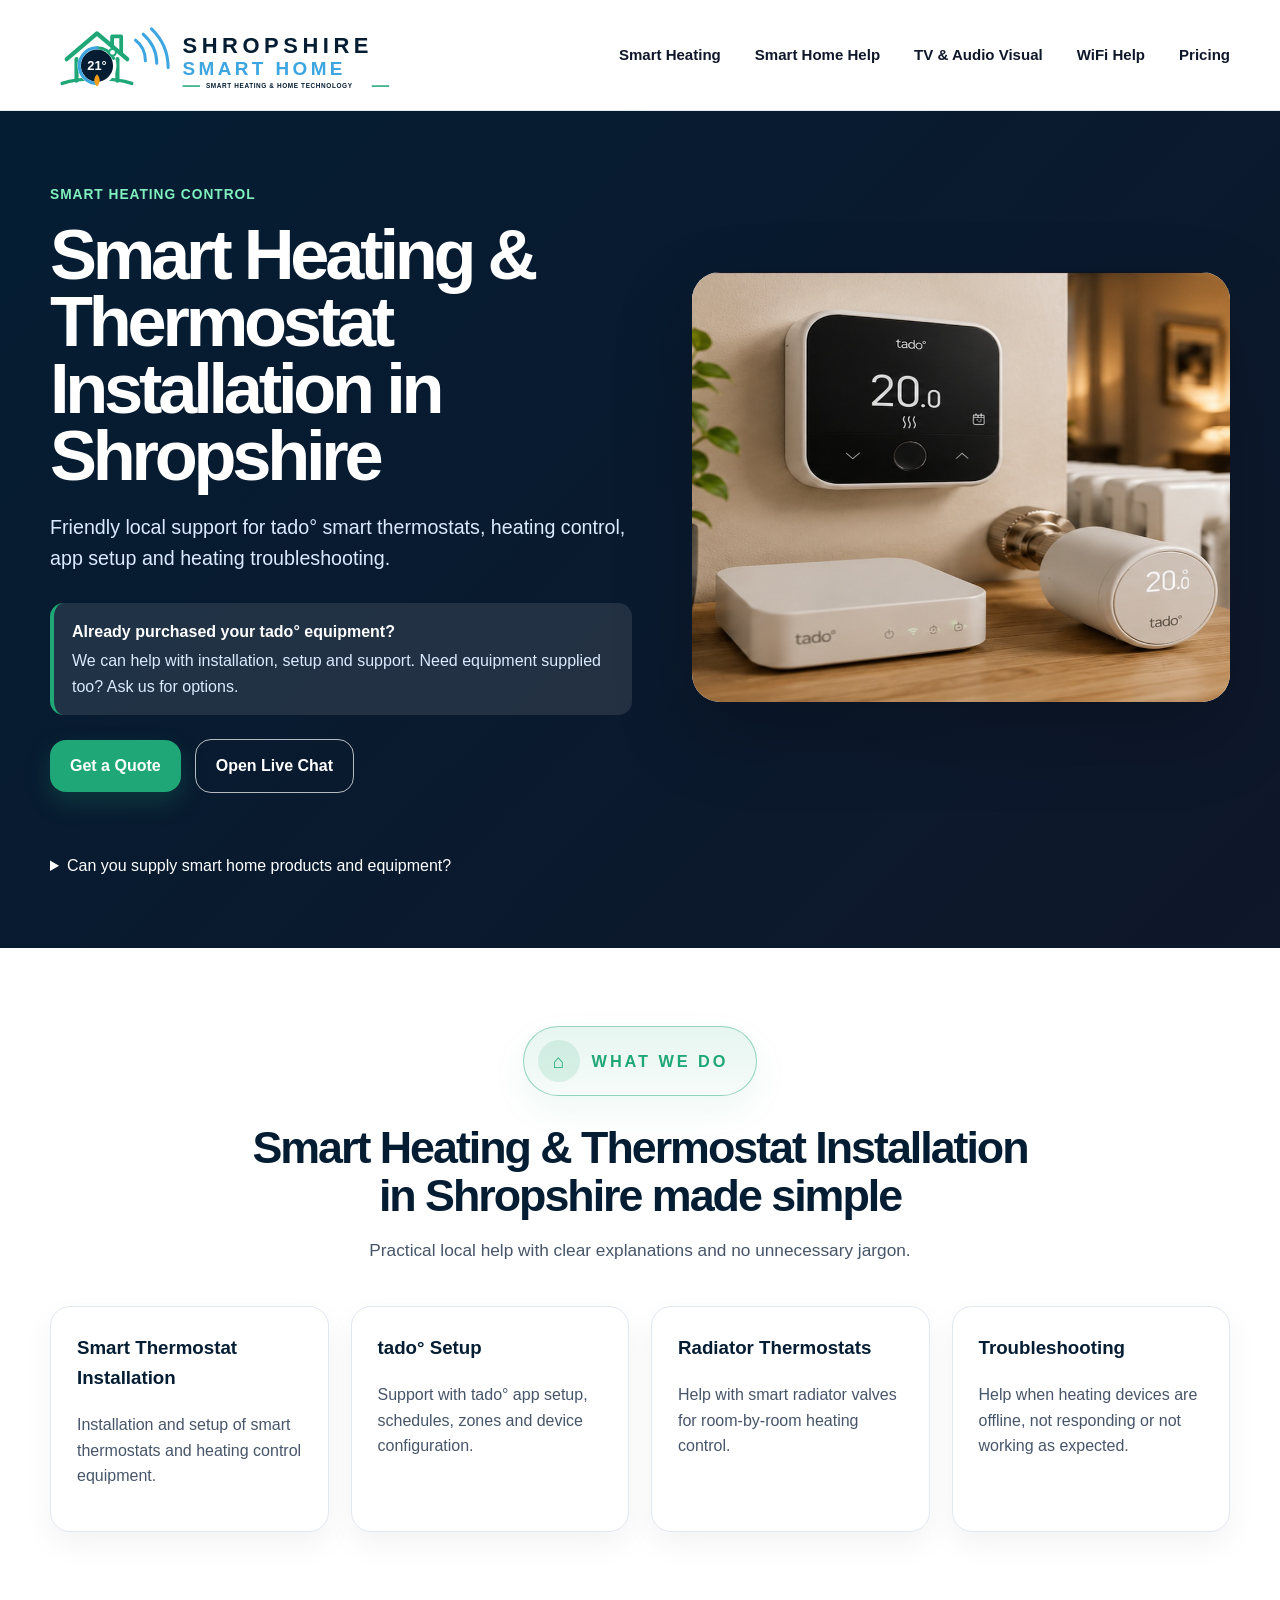
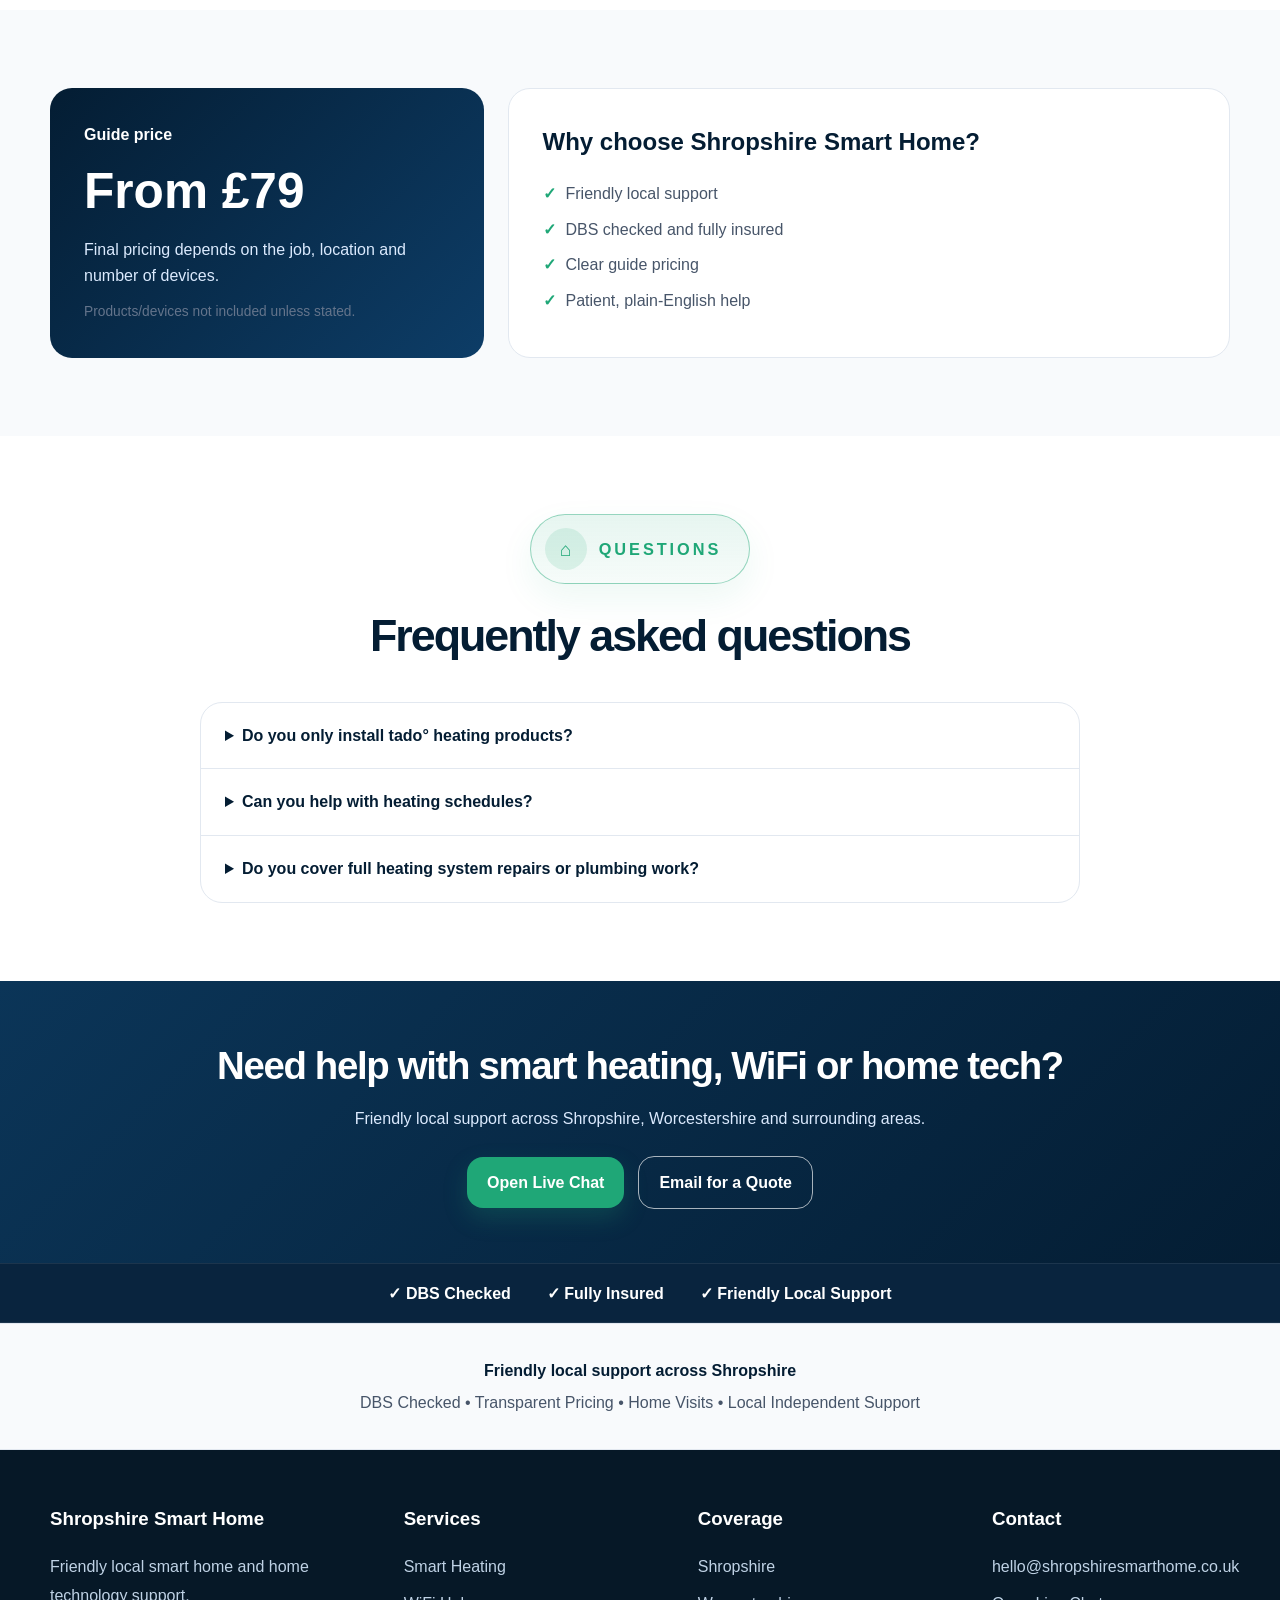
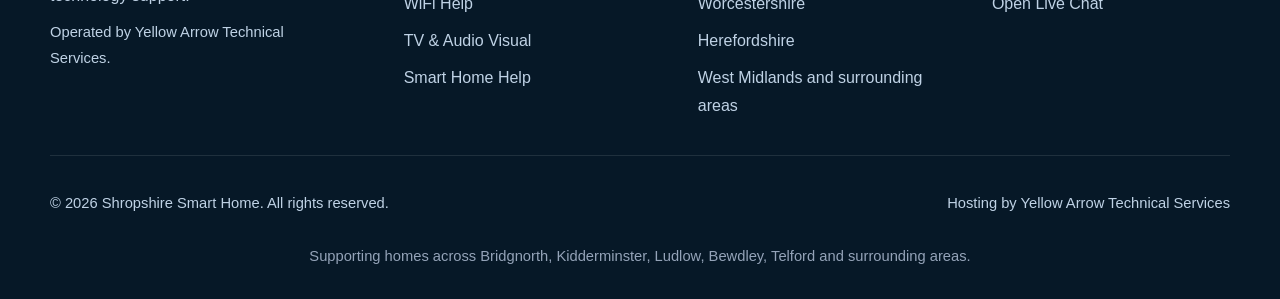
==== smart-heating/index.html @ 40a6ead3 "Publish" ====
<!DOCTYPE html>
<html lang="en-GB">
<head>
  <meta charset="utf-8">
  <meta name="viewport" content="width=device-width, initial-scale=1.0">
  
  <meta name="description" content="Smart heating and tado° thermostat installation across Shropshire and surrounding areas.">
  <meta property="og:title" content="Smart Heating &amp; Thermostat Installation in Shropshire | Shropshire Smart Home">
  <meta property="og:description" content="Smart heating and tado° thermostat installation across Shropshire and surrounding areas.">
  <link rel="icon" href="/favicon.ico">
  <link rel="stylesheet" href="/styles.css">

<title>tado° Smart Heating Installation & Support | Shropshire Smart Home</title>
<meta name="description" content="Local tado° smart heating installation, setup and support across Shropshire.">
<link rel="canonical" href="https://shropshiresmarthome.co.uk/smart-heating/">
<meta property="og:title" content="tado° Smart Heating Installation & Support | Shropshire Smart Home">
<meta property="og:description" content="Local tado° smart heating installation, setup and support across Shropshire.">
<meta property="og:type" content="website">
<meta property="og:url" content="https://shropshiresmarthome.co.uk/smart-heating/">
<meta name="robots" content="index, follow">
<script type="application/ld+json">
{"@context": "https://schema.org", "@type": "LocalBusiness", "name": "Shropshire Smart Home", "url": "https://shropshiresmarthome.co.uk", "areaServed": ["Shropshire", "Bridgnorth", "Kidderminster", "Ludlow", "Bewdley", "Telford", "Shrewsbury"]}
</script>

</head>
<body>
<header class="site-header">
  <div class="container header-inner">
    <a class="brand brand-image" href="/" aria-label="Shropshire Smart Home home">
      <img src="/assets/shropshire-smart-home-header-logo.svg" alt="Shropshire Smart Home" loading="lazy">
    </a>
    <button class="mobile-menu-button" aria-expanded="false" aria-label="Open menu">☰</button>
    <nav class="main-nav">
      <a href="/smart-heating/">Smart Heating</a>
      <a href="/smart-home-help/">Smart Home Help</a>
      <a href="/tv-audio-visual/">TV &amp; Audio Visual</a>
      <a href="/wifi-help/">WiFi Help</a>
      <a href="/#pricing">Pricing</a>
    </nav>
  </div>
</header>
<main>

<section class="service-hero">
  <div class="container service-hero-grid">
    <div>
      <p class="eyebrow light">Smart heating control</p>
      <h1>Smart Heating &amp; Thermostat Installation in Shropshire</h1>
      <p class="hero-lead">Friendly local support for tado° smart thermostats, heating control, app setup and heating troubleshooting.</p>
      
<div class="service-note">
  <strong>Already purchased your tado° equipment?</strong>
  <span>We can help with installation, setup and support. Need equipment supplied too? Ask us for options.</span>
</div>

      <div class="hero-actions">
        <a class="button button-primary" href="mailto:hello@shropshiresmarthome.co.uk?subject=Smart Heating &amp; Thermostat Installation in Shropshire%20Enquiry">Get a Quote</a>
        <a class="button button-secondary dark" href="javascript:void(0)" onclick="if(window.Tawk_API){Tawk_API.maximize();}">Open Live Chat</a>
      </div>
    </div>
    <div class="service-photo">
      <img src="/assets/service-smart-heating-final-wide.jpg" alt="tado smart thermostat installation in Shropshire" loading="lazy">
    </div>
  
      <details>
        <summary>Can you supply smart home products and equipment?</summary>
        <p>Yes. We can supply selected smart home products and equipment if required. Products are quoted separately based on your requirements and are not included in standard installation or support pricing unless stated.</p>
      </details>
    </div>
</section>
<section class="section">
  <div class="container">
    <div class="section-heading">
      <span>What we do</span>
      <h2>Smart Heating &amp; Thermostat Installation in Shropshire made simple</h2>
      <p>Practical local help with clear explanations and no unnecessary jargon.</p>
    </div>
    <div class="detail-grid"><article class="detail-card"><h3>Smart Thermostat Installation</h3><p>Installation and setup of smart thermostats and heating control equipment.</p></article>
<article class="detail-card"><h3>tado° Setup</h3><p>Support with tado° app setup, schedules, zones and device configuration.</p></article>
<article class="detail-card"><h3>Radiator Thermostats</h3><p>Help with smart radiator valves for room-by-room heating control.</p></article>
<article class="detail-card"><h3>Troubleshooting</h3><p>Help when heating devices are offline, not responding or not working as expected.</p></article></div>
  </div>
</section>

<section class="section service-pricing">
  <div class="container price-detail-grid">
    <div class="service-price-box">
      <span>Guide price</span>
      <strong>From £79</strong>
      <p>Final pricing depends on the job, location and number of devices.</p>
        <small class="price-note">Products/devices not included unless stated.</small>
    </div>
    <div class="included-box">
      <h2>Why choose Shropshire Smart Home?</h2>
      <ul class="tick-list">
        <li>Friendly local support</li>
        <li>DBS checked and fully insured</li>
        <li>Clear guide pricing</li>
        <li>Patient, plain-English help</li>
      </ul>
    </div>
  </div>
</section>

<section class="section faq-section">
  <div class="container narrow">
    <div class="section-heading">
      <span>Questions</span>
      <h2>Frequently asked questions</h2>
    </div>
    <div class="faq-list"><details><summary>Do you only install tado° heating products?</summary><p>No. Whilst we recommend and regularly work with tado° smart heating systems, we can also help with other popular heating controls including Hive, Google Nest and similar smart thermostat systems.</p></details>
<details><summary>Can you help with heating schedules?</summary><p>Yes. We can help set up sensible heating schedules and app controls.</p></details>
<details><summary>Do you cover full heating system repairs or plumbing work?</summary><p>No. We do not carry out general plumbing work or full heating system repairs. Our focus is smart heating controls, thermostat setup, smart radiator valves and related smart home support.</p></details></div>
  </div>
</section>

</main>
<section class="pre-footer-cta">
  <div class="container pre-footer-inner">
    <h2>Need help with smart heating, WiFi or home tech?</h2>
    <p>Friendly local support across Shropshire, Worcestershire and surrounding areas.</p>
    <div class="cta-actions">
      <a class="button button-primary" href="javascript:void(0)" onclick="if(window.Tawk_API){Tawk_API.maximize();}">Open Live Chat</a>
      <a class="button button-secondary light" href="mailto:hello@shropshiresmarthome.co.uk?subject=Website%20Enquiry">Email for a Quote</a>
    </div>
  </div>
</section>

<section class="trust-strip" aria-label="Trust and reassurance">
  <div class="container trust-strip-inner">
    <span>✓ DBS Checked</span>
    <span>✓ Fully Insured</span>
    <span>✓ Friendly Local Support</span>
  </div>
</section>


<section class="footer-trust-banner">
  <div class="container narrow center">
    <p><strong>Friendly local support across Shropshire</strong></p>
    <p>DBS Checked • Transparent Pricing • Home Visits • Local Independent Support</p>
  </div>
</section>

<footer class="site-footer" id="contact">
  <div class="container footer-grid">
    <div>
      <h3>Shropshire Smart Home</h3>
      <p>Friendly local smart home and home technology support.</p>
      <p class="footer-small">Operated by Yellow Arrow Technical Services.</p>
    </div>
    <div>
      <h3>Services</h3>
      <p><a href="/smart-heating/">Smart Heating</a></p>
      <p><a href="/wifi-help/">WiFi Help</a></p>
      <p><a href="/tv-audio-visual/">TV &amp; Audio Visual</a></p>
      <p><a href="/smart-home-help/">Smart Home Help</a></p>
    </div>
    <div>
      <h3>Coverage</h3>
      <p>Shropshire</p>
      <p>Worcestershire</p>
      <p>Herefordshire</p>
      <p>West Midlands and surrounding areas</p>
    </div>
    <div>
      <h3>Contact</h3>
      <p><a href="mailto:hello@shropshiresmarthome.co.uk">hello@shropshiresmarthome.co.uk</a></p>
      <p><a href="javascript:void(0)" onclick="if(window.Tawk_API){Tawk_API.maximize();}">Open Live Chat</a></p>
    </div>
  </div>
  <div class="container footer-bottom">
    <p>© 2026 Shropshire Smart Home. All rights reserved.</p>
    <p>Hosting by <a href="https://yellowarrow.co.uk">Yellow Arrow Technical Services</a></p>
  </div>
<p class="service-areas">Supporting homes across Bridgnorth, Kidderminster, Ludlow, Bewdley, Telford and surrounding areas.</p>
</footer>
<!--Start of Tawk.to Script-->
<script type="text/javascript">
var Tawk_API=Tawk_API||{}, Tawk_LoadStart=new Date();
(function(){
var s1=document.createElement("script"),s0=document.getElementsByTagName("script")[0];
s1.async=true;
s1.src='https://embed.tawk.to/69ff1a2b364aeb1c298f36e7/1jo67sf1c';
s1.charset='UTF-8';
s1.setAttribute('crossorigin','*');
s0.parentNode.insertBefore(s1,s0);
})();
</script>
<!--End of Tawk.to Script-->
<script src="/script.js"></script>
</body>
</html>
---- styles.css ----
:root {
  --navy: #041d33;
  --slate: #0f172a;
  --muted: #64748b;
  --light: #f8fafc;
  --line: #e2e8f0;
  --green: #1fa777;
  --green-dark: #17865f;
  --blue: #3da5e0;
  --white: #ffffff;
  --orange: #f59d1a;
}
* { box-sizing: border-box; }
html { scroll-behavior: smooth; }
body {
  margin: 0;
  font-family: Arial, Helvetica, sans-serif;
  color: var(--slate);
  background: #fff;
  line-height: 1.6;
}
a { color: inherit; text-decoration: none; }
img { max-width: 100%; }
.container {
  width: min(1180px, calc(100% - 40px));
  margin: 0 auto;
}
.narrow { max-width: 880px; }
.center { text-align: center; }

.site-header {
  position: sticky;
  top: 0;
  z-index: 50;
  background: rgba(255,255,255,.96);
  border-bottom: 1px solid var(--line);
  backdrop-filter: blur(10px);
}
.header-inner {
  min-height: 82px;
  display: flex;
  align-items: center;
  justify-content: space-between;
  gap: 22px;
}
.brand-image img {
  max-height: 72px;
  width: auto;
  display: block;
}
.main-nav {
  display: flex;
  align-items: center;
  gap: 22px;
  font-size: .94rem;
  font-weight: 800;
}
.main-nav a:hover,
.main-nav a.active { color: var(--green); }
.nav-button,
.button-primary {
  background: var(--green);
  color: #fff !important;
  padding: 12px 18px;
  border-radius: 16px;
  box-shadow: 0 10px 24px rgba(31,167,119,.22);
}
.nav-button:hover,
.button-primary:hover { background: var(--green-dark); }
.mobile-menu-button {
  display: none;
  border: 0;
  background: var(--light);
  border-radius: 12px;
  font-size: 1.5rem;
  padding: 8px 12px;
}
.button {
  display: inline-flex;
  align-items: center;
  justify-content: center;
  border-radius: 16px;
  padding: 13px 20px;
  font-weight: 900;
}
.button-secondary {
  border: 1px solid #9fb1c6;
  background: #fff;
  color: var(--navy);
}
.button-secondary.dark {
  background: transparent;
  color: #fff;
  border-color: rgba(255,255,255,.7);
}
.button-secondary.light {
  background: transparent;
  color: #fff;
  border-color: rgba(255,255,255,.65);
}
.hero,
.service-hero {
  background: linear-gradient(135deg, var(--navy), #0f172a);
  color: #fff;
  overflow: hidden;
}
.hero-grid,
.service-hero-grid {
  min-height: 620px;
  display: grid;
  grid-template-columns: 1.04fr .96fr;
  gap: 60px;
  align-items: center;
  padding: 70px 0;
}
.eyebrow,
.section-kicker {
  display: inline-flex;
  align-items: center;
  gap: 8px;
  color: var(--green);
  font-weight: 900;
  letter-spacing: .07em;
  text-transform: uppercase;
  font-size: .86rem;
  margin: 0 0 16px;
}
.eyebrow.light { color: #80f0bf; }
.hero h1,
.service-hero h1 {
  font-size: clamp(2.9rem, 5.5vw, 5.4rem);
  line-height: .95;
  letter-spacing: -.06em;
  margin: 0 0 22px;
}
.hero-lead {
  font-size: 1.23rem;
  max-width: 640px;
  color: #dbeafe;
  margin-bottom: 28px;
}
.hero-actions,
.cta-actions {
  display: flex;
  gap: 14px;
  flex-wrap: wrap;
  align-items: center;
}
.hero-small {
  margin-top: 26px;
  color: #bdd5ee;
  font-weight: 700;
}
.hero-panel {
  background: rgba(255,255,255,.08);
  border: 1px solid rgba(255,255,255,.12);
  border-radius: 28px;
  padding: 34px;
  box-shadow: 0 30px 80px rgba(0,0,0,.22);
}
.hero-panel h2 {
  margin-top: 0;
  font-size: 1.7rem;
}
.hero-panel ul {
  padding: 0;
  margin: 0;
  list-style: none;
}
.hero-panel li {
  padding: 14px 0;
  border-bottom: 1px solid rgba(255,255,255,.12);
  color: #e5eef8;
  font-weight: 700;
}
.hero-panel li:last-child { border-bottom: 0; }
.hero-panel span { color: #80f0bf; margin-right: 10px; }

.section { padding: 78px 0; }
.section-heading {
  text-align: center;
  max-width: 780px;
  margin: 0 auto 42px;
}
.section-heading span {
  color: var(--green);
  font-weight: 900;
  text-transform: uppercase;
  letter-spacing: .07em;
  font-size: .85rem;
}
.section-heading h2,
.intro-section h2,
.local-seo h2 {
  color: var(--navy);
  font-size: clamp(2rem, 3.5vw, 3.4rem);
  line-height: 1.06;
  margin: 12px 0 14px;
  letter-spacing: -.045em;
}
.section-heading p,
.intro-section p,
.local-seo p {
  color: #475569;
  font-size: 1.08rem;
}
.intro-section { background: #fff; }
.services-overview { background: var(--light); }
.service-card-grid {
  display: grid;
  grid-template-columns: repeat(4, 1fr);
  gap: 22px;
}
.service-card {
  background: #fff;
  border: 1px solid var(--line);
  border-radius: 22px;
  overflow: hidden;
  box-shadow: 0 14px 34px rgba(15,23,42,.07);
}
.service-card img {
  height: 185px;
  width: 100%;
  object-fit: cover;
  display: block;
}
.service-card-content { padding: 22px; }
.service-card h3 {
  margin: 0 0 10px;
  color: var(--navy);
}
.service-card p { color: #475569; }
.text-link {
  color: var(--green);
  font-weight: 900;
}
.text-link::after { content: " →"; }

.trust-section {
  background: #fff;
}
.trust-cards {
  display: grid;
  grid-template-columns: repeat(3, 1fr);
  gap: 22px;
}
.trust-cards article {
  border: 1px solid #cceadd;
  background: linear-gradient(180deg, #f8fffc, #fff);
  border-radius: 20px;
  padding: 26px;
  text-align: center;
}
.trust-cards strong {
  color: var(--navy);
  font-size: 1.2rem;
}
.trust-cards p { color: #475569; }

.pricing-overview {
  background: var(--light);
}
.price-grid {
  display: grid;
  grid-template-columns: repeat(3, 1fr);
  gap: 22px;
}
.price-grid article {
  background: #fff;
  border: 1px solid var(--line);
  border-radius: 22px;
  padding: 30px;
  box-shadow: 0 14px 34px rgba(15,23,42,.06);
}
.price-grid h3 { color: var(--navy); margin-top: 0; }
.price-grid strong {
  display: block;
  color: var(--green);
  font-size: 2.2rem;
  margin: 12px 0;
}
.price-grid p { color: #475569; }
.local-seo { background: #fff; }

.service-photo {
  border-radius: 28px;
  overflow: hidden;
  background: #fff;
  box-shadow: 0 30px 80px rgba(0,0,0,.22);
}
.service-photo img {
  height: 430px;
  width: 100%;
  object-fit: cover;
  display: block;
}
.boundary-section { background: var(--light); }
.boundary-grid {
  display: grid;
  grid-template-columns: 1fr 1fr;
  gap: 24px;
}
.boundary-card {
  border-radius: 22px;
  padding: 28px;
  background: #fff;
  border: 1px solid var(--line);
  box-shadow: 0 12px 30px rgba(15,23,42,.05);
}
.boundary-card h2 {
  color: var(--navy);
  margin-top: 0;
}
.boundary-card ul { margin-bottom: 0; }
.boundary-card li { margin: 9px 0; color: #475569; }
.boundary-card.owns { border-color: #bdebd8; }
.boundary-card.not-owns { border-color: #d7e1ea; }

.detail-grid {
  display: grid;
  grid-template-columns: repeat(4, 1fr);
  gap: 22px;
}
.detail-card {
  background: #fff;
  border: 1px solid var(--line);
  border-radius: 20px;
  padding: 26px;
  box-shadow: 0 12px 30px rgba(15,23,42,.05);
}
.detail-card h3 {
  color: var(--navy);
  margin-top: 0;
}
.detail-card p { color: #475569; }

.service-pricing { background: var(--light); }
.price-detail-grid {
  display: grid;
  grid-template-columns: .75fr 1.25fr;
  gap: 24px;
  align-items: stretch;
}
.service-price-box {
  background: linear-gradient(135deg, var(--navy), #0d3d67);
  color: #fff;
  border-radius: 22px;
  padding: 34px;
}
.service-price-box span { font-weight: 900; }
.service-price-box strong {
  display: block;
  font-size: 3.1rem;
  line-height: 1;
  margin: 20px 0;
}
.service-price-box p { color: #dbeafe; margin-bottom: 0; }
.included-box {
  background: #fff;
  border: 1px solid var(--line);
  border-radius: 22px;
  padding: 34px;
}
.included-box h2 { color: var(--navy); margin-top: 0; }
.tick-list {
  list-style: none;
  padding: 0;
  margin: 0;
}
.tick-list li { margin: 10px 0; color: #475569; }
.tick-list li::before {
  content: "✓";
  color: var(--green);
  font-weight: 900;
  margin-right: 10px;
}
.faq-section { background: #fff; }
.faq-list {
  border: 1px solid var(--line);
  border-radius: 22px;
  background: #fff;
  overflow: hidden;
}
.faq-list details {
  padding: 20px 24px;
  border-bottom: 1px solid var(--line);
}
.faq-list details:last-child { border-bottom: 0; }
.faq-list summary {
  cursor: pointer;
  font-weight: 900;
  color: var(--navy);
}
.faq-list p { color: #475569; }

.pre-footer-cta {
  background: linear-gradient(135deg, #0b3558, var(--navy));
  color: #fff;
  padding: 54px 0;
  text-align: center;
}
.pre-footer-inner h2 {
  margin: 0 0 10px;
  font-size: clamp(1.8rem, 3vw, 2.7rem);
  letter-spacing: -.035em;
}
.pre-footer-inner p {
  color: #dbeafe;
  margin: 0 auto 24px;
}
.cta-actions { justify-content: center; }
.trust-strip {
  background: #09243e;
  color: #fff;
  border-top: 1px solid rgba(255,255,255,.08);
  border-bottom: 1px solid rgba(255,255,255,.08);
}
.trust-strip-inner {
  min-height: 58px;
  display: flex;
  justify-content: center;
  align-items: center;
  gap: 36px;
  flex-wrap: wrap;
  font-weight: 900;
}
.site-footer {
  background: #061827;
  color: #dbeafe;
  padding: 54px 0 22px;
}
.footer-grid {
  display: grid;
  grid-template-columns: 1.25fr 1fr 1fr 1fr;
  gap: 34px;
}
.site-footer h3 {
  color: #fff;
  margin-top: 0;
}
.site-footer p {
  margin: 8px 0;
  color: #bfd2e5;
}
.site-footer a:hover { color: #fff; }
.footer-small { font-size: .92rem; }
.footer-bottom {
  border-top: 1px solid rgba(255,255,255,.1);
  margin-top: 34px;
  padding-top: 20px;
  display: flex;
  justify-content: space-between;
  gap: 20px;
  color: #9fb6ca;
  font-size: .92rem;
}

@media (max-width: 1100px) {
  .main-nav { gap: 14px; font-size: .86rem; }
  .service-card-grid,
  .detail-grid { grid-template-columns: repeat(2, 1fr); }
}
@media (max-width: 900px) {
  .mobile-menu-button { display: block; }
  .main-nav {
    display: none;
    position: absolute;
    left: 20px;
    right: 20px;
    top: 82px;
    background: #fff;
    border: 1px solid var(--line);
    border-radius: 18px;
    padding: 18px;
    flex-direction: column;
    align-items: stretch;
    box-shadow: 0 18px 40px rgba(15,23,42,.16);
  }
  .main-nav.open { display: flex; }
  .hero-grid,
  .service-hero-grid,
  .boundary-grid,
  .price-detail-grid {
    grid-template-columns: 1fr;
  }
  .footer-grid { grid-template-columns: 1fr 1fr; }
}
@media (max-width: 680px) {
  .container { width: min(100% - 28px, 1180px); }
  .hero-grid,
  .service-hero-grid { min-height: auto; padding: 48px 0; }
  .hero-actions { flex-direction: column; align-items: stretch; }
  .service-card-grid,
  .detail-grid,
  .trust-cards,
  .price-grid,
  .footer-grid { grid-template-columns: 1fr; }
  .service-photo img { height: 270px; }
  .trust-strip-inner { gap: 14px; padding: 14px 0; flex-direction: column; }
  .footer-bottom { flex-direction: column; }
}


/* Visual correction rebuild: photo-style service images */
.service-card img {
  object-fit: cover;
  object-position: center;
}

.service-photo img {
  object-fit: cover;
  object-position: center;
  background: #f8fafc;
}



/* Navigation polish update */
.site-header {
    padding: 14px 0 !important;
    min-height: auto !important;
}

.navbar,
.nav-container,
.header-container {
    min-height: 78px !important;
    align-items: center !important;
}

.logo img,
.site-logo img,
.header-logo img {
    max-height: 72px !important;
    width: auto !important;
}

.nav-links,
.nav-menu {
    gap: 34px !important;
    align-items: center !important;
}

.nav-links a,
.nav-menu a {
    font-size: 1.05rem !important;
    font-weight: 700 !important;
    line-height: 1.2 !important;
}

.quote-btn,
.cta-button,
.header-cta {
    padding: 14px 24px !important;
    border-radius: 18px !important;
    font-size: 1rem !important;
    min-width: unset !important;
    box-shadow: 0 10px 24px rgba(33,167,116,0.18) !important;
}

@media (max-width: 1100px) {
    .nav-links,
    .nav-menu {
        gap: 22px !important;
    }

    .nav-links a,
    .nav-menu a {
        font-size: 0.98rem !important;
    }

    .logo img,
    .site-logo img,
    .header-logo img {
        max-height: 62px !important;
    }
}



/* Navbar balance update: remove header CTA and centre nav */
.header-inner {
  justify-content: space-between;
}

.main-nav {
  gap: 34px !important;
}

.nav-button {
  display: none !important;
}

@media (min-width: 901px) {
  .main-nav {
    margin-left: auto;
  }
}


/* Final smart heating visual */
.service-photo img,
.service-card img {
  object-fit: cover;
  object-position: center;
}


/* DBS selected trust additions: footer trust banner + about wording */
.about-trust {
  background: #ffffff;
}

.footer-trust-banner {
  background: #f8fafc;
  border-top: 1px solid #e2e8f0;
  border-bottom: 1px solid #e2e8f0;
  padding: 28px 0;
  text-align: center;
}

.footer-trust-banner p {
  margin: 6px 0;
  color: #475569;
}

.footer-trust-banner strong {
  color: #041d33;
}



/* Refined trust card icons */
.trust-icon {
  width: 88px;
  height: 88px;
  margin: 0 auto 20px;
  border-radius: 50%;
  display: flex;
  align-items: center;
  justify-content: center;
  background: rgba(31,167,119,0.08);
}

.trust-icon svg {
  width: 42px;
  height: 42px;
  fill: none !important;
  stroke: #1fa777 !important;
  stroke-width: 2.8;
  stroke-linecap: round;
  stroke-linejoin: round;
}

.trust-cards article:nth-child(2) .trust-icon svg {
  stroke: #2f9bd8 !important;
}

.trust-cards article:nth-child(3) .trust-icon svg {
  stroke: #1fa777 !important;
}

.trust-cards article {
  padding: 34px 28px !important;
}

.trust-cards strong::after {
  content: "";
  display: block;
  width: 38px;
  height: 3px;
  border-radius: 999px;
  background: #1fa777;
  margin: 14px auto 0;
}



/* Cigar button style section labels */
.section-heading span,
.section-kicker {
  display: inline-flex !important;
  align-items: center;
  justify-content: center;
  gap: 12px;
  min-width: 210px;
  padding: 13px 28px;
  border: 1px solid rgba(31, 167, 119, 0.45);
  border-radius: 999px;
  background: linear-gradient(180deg, rgba(31,167,119,0.11), rgba(31,167,119,0.04));
  color: #1fa777 !important;
  font-size: 1.02rem !important;
  line-height: 1;
  font-weight: 900 !important;
  letter-spacing: 0.18em !important;
  text-transform: uppercase;
  box-shadow: 0 14px 34px rgba(31,167,119,0.08);
  margin-bottom: 20px;
}

.section-heading span::before,
.section-kicker::before {
  content: "⌂";
  display: inline-grid;
  place-items: center;
  width: 42px;
  height: 42px;
  margin-left: -14px;
  border-radius: 50%;
  background: rgba(31,167,119,0.13);
  color: #1fa777;
  font-size: 1.2rem;
  letter-spacing: 0;
}

.section-heading h2 {
  margin-top: 8px !important;
}

/* Keep hero/page eyebrow labels less oversized than section labels */
.hero .eyebrow,
.service-hero .eyebrow {
  min-width: unset;
  padding: 0;
  border: 0;
  background: transparent;
  box-shadow: none;
  margin-bottom: 16px;
}

.hero .eyebrow::before,
.service-hero .eyebrow::before {
  display: none;
}

@media (max-width: 680px) {
  .section-heading span,
  .section-kicker {
    min-width: 0;
    width: auto;
    max-width: 100%;
    font-size: 0.9rem !important;
    padding: 11px 20px;
    letter-spacing: 0.12em !important;
  }

  .section-heading span::before,
  .section-kicker::before {
    width: 36px;
    height: 36px;
    margin-left: -10px;
  }
}


.service-areas {
  margin-top: 18px;
  color: #94a3b8;
  font-size: 0.95rem;
}


/* Pricing clarification additions */
.pricing-clarification {
  max-width: 840px;
  margin: -18px auto 34px;
  padding: 18px 22px;
  border: 1px solid rgba(31,167,119,0.28);
  border-radius: 18px;
  background: rgba(31,167,119,0.07);
  color: #334155;
  text-align: center;
}

.pricing-clarification strong,
.service-note strong {
  display: block;
  color: #041d33;
  margin-bottom: 4px;
}

.pricing-clarification span,
.service-note span {
  display: block;
  color: #475569;
}

.service-note {
  margin: 0 0 24px;
  padding: 16px 18px;
  border-left: 4px solid #1fa777;
  border-radius: 14px;
  background: rgba(255,255,255,0.10);
  color: #dbeafe;
  max-width: 620px;
}

.service-note strong {
  color: #ffffff;
}

.service-note span {
  color: #dbeafe;
}

.price-note {
  display: block;
  margin-top: 14px;
  color: #64748b;
  font-size: 0.86rem;
  line-height: 1.4;
}


.faq-grid {
  display: grid;
  gap: 24px;
}

.faq-item {
  padding: 26px;
  border-radius: 18px;
  background: #ffffff;
  border: 1px solid #e2e8f0;
  box-shadow: 0 12px 30px rgba(15,23,42,0.04);
}

.faq-item h3 {
  margin-bottom: 12px;
  color: #041d33;
}

.faq-item p {
  color: #475569;
  line-height: 1.7;
}


/* Footer cleanup refinement */
.site-footer {
  overflow: hidden;
}

.site-footer .footer-grid {
  gap: 56px;
  align-items: flex-start;
}

.site-footer .footer-grid > div {
  min-width: 0;
}

.site-footer p,
.site-footer li,
.site-footer a {
  line-height: 1.8;
}

.site-footer ul {
  padding: 0;
  margin: 0;
  list-style: none;
}

.site-footer .footer-bottom {
  display: flex;
  justify-content: space-between;
  align-items: center;
  gap: 20px;
  padding-top: 26px;
  margin-top: 26px;
  border-top: 1px solid rgba(255,255,255,0.10);
  flex-wrap: wrap;
}

.site-footer .service-areas {
  width: 100%;
  text-align: center;
  margin-top: 18px;
  color: #94a3b8;
  font-size: 0.92rem;
}

.site-footer .hosting-credit {
  text-align: right;
}

@media (max-width: 900px) {
  .site-footer .footer-bottom {
    flex-direction: column;
    text-align: center;
  }

  .site-footer .hosting-credit {
    text-align: center;
  }
}
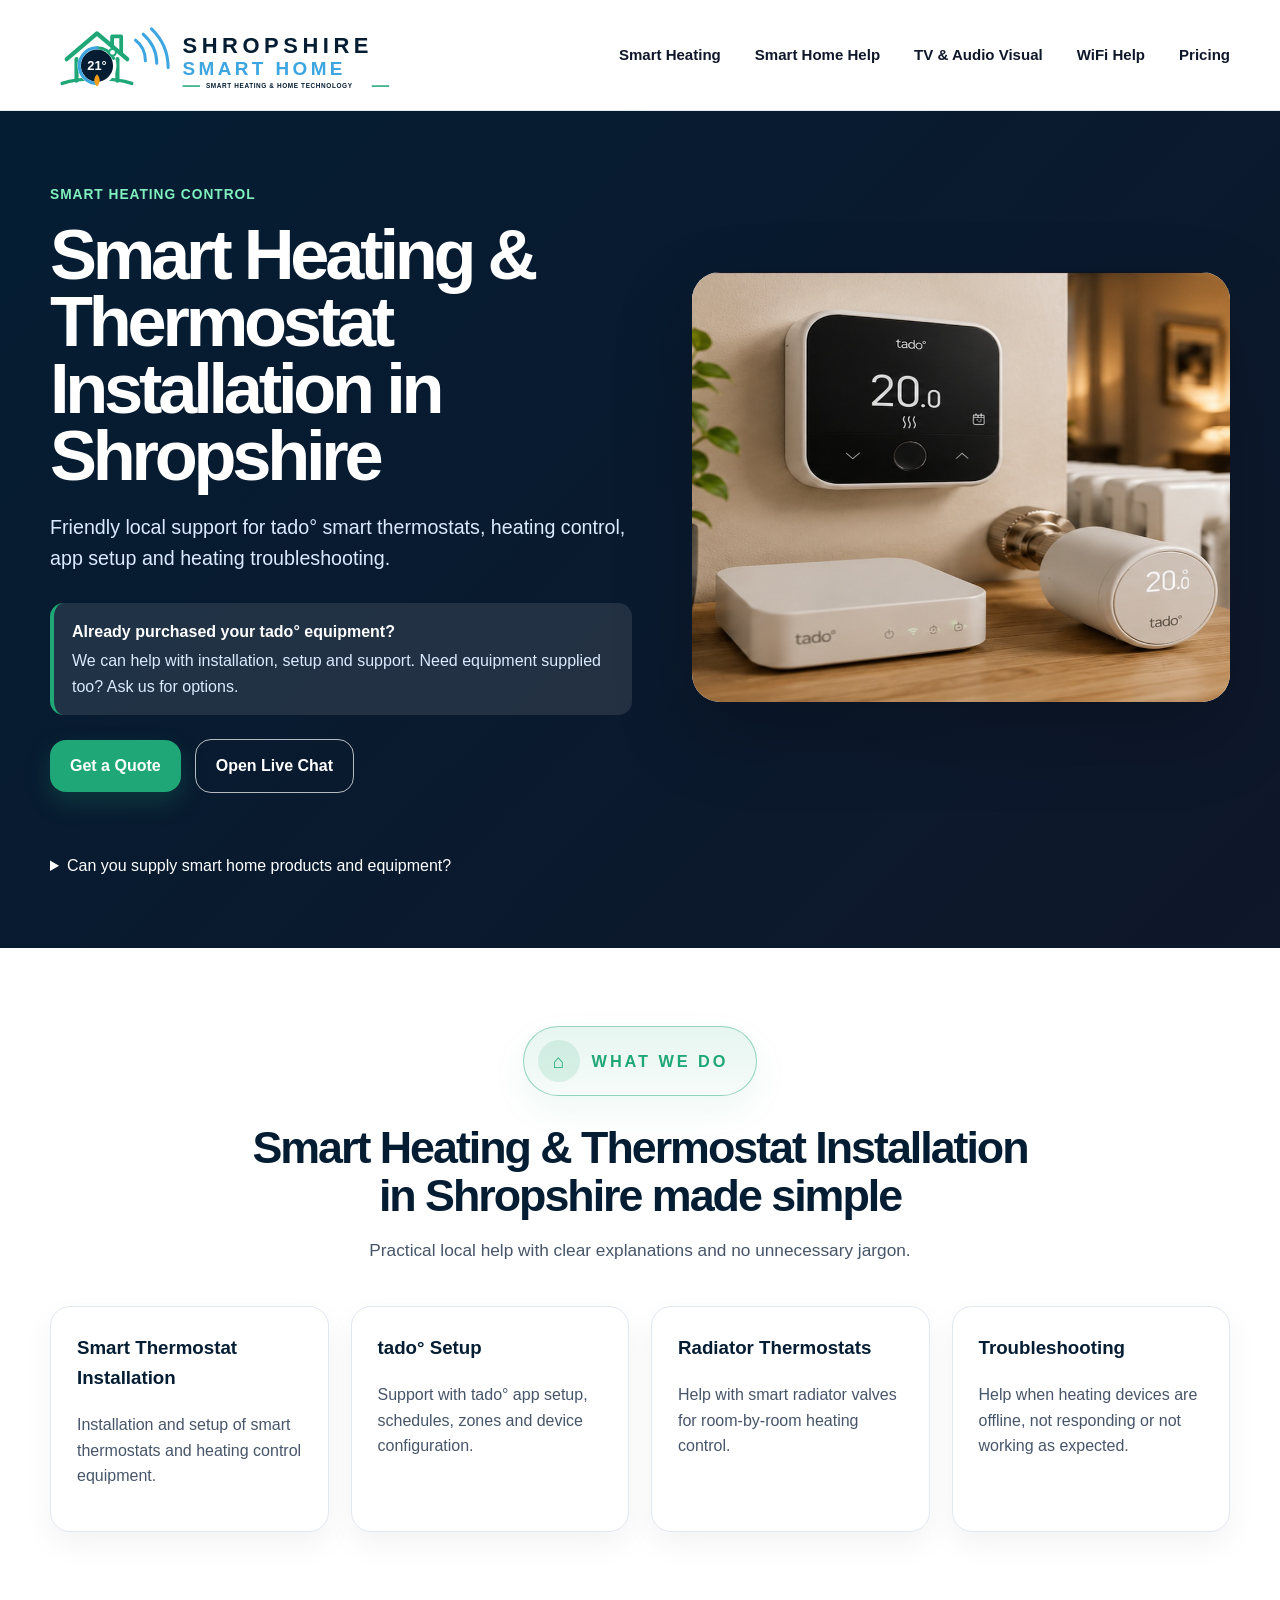
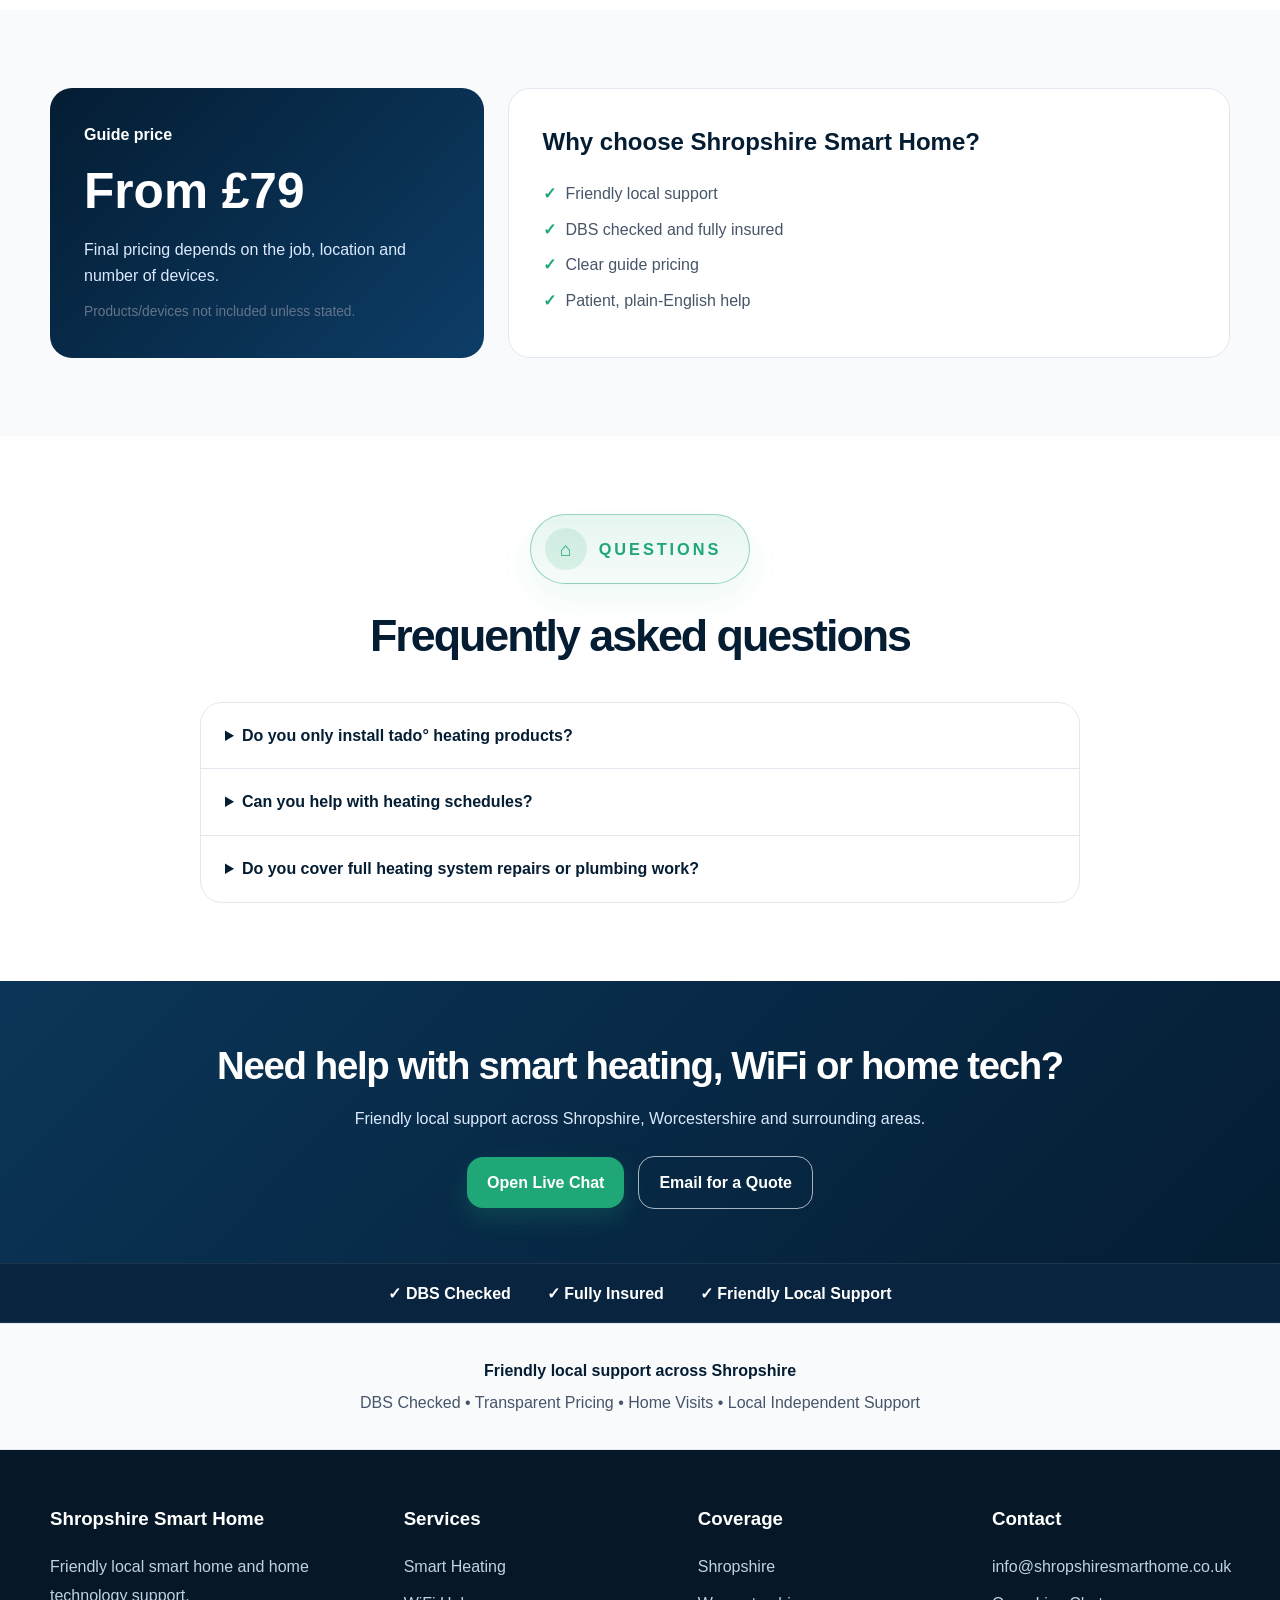
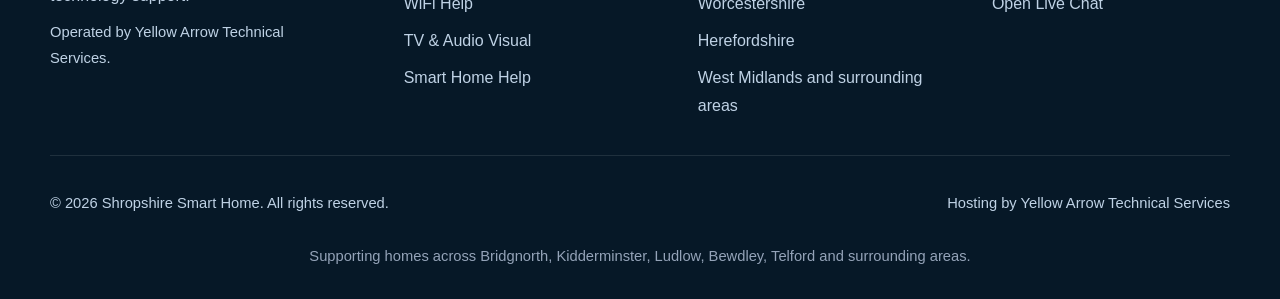
==== commit 9333a327: "update 2" ====
--- a/smart-heating/index.html
+++ b/smart-heating/index.html
@@ -54,7 +54,7 @@
 </div>
 
       <div class="hero-actions">
-        <a class="button button-primary" href="mailto:hello@shropshiresmarthome.co.uk?subject=Smart Heating &amp; Thermostat Installation in Shropshire%20Enquiry">Get a Quote</a>
+        <a class="button button-primary" href="mailto:info@shropshiresmarthome.co.uk?subject=Smart Heating &amp; Thermostat Installation in Shropshire%20Enquiry">Get a Quote</a>
         <a class="button button-secondary dark" href="javascript:void(0)" onclick="if(window.Tawk_API){Tawk_API.maximize();}">Open Live Chat</a>
       </div>
     </div>
@@ -121,7 +121,7 @@
     <p>Friendly local support across Shropshire, Worcestershire and surrounding areas.</p>
     <div class="cta-actions">
       <a class="button button-primary" href="javascript:void(0)" onclick="if(window.Tawk_API){Tawk_API.maximize();}">Open Live Chat</a>
-      <a class="button button-secondary light" href="mailto:hello@shropshiresmarthome.co.uk?subject=Website%20Enquiry">Email for a Quote</a>
+      <a class="button button-secondary light" href="mailto:info@shropshiresmarthome.co.uk?subject=Website%20Enquiry">Email for a Quote</a>
     </div>
   </div>
 </section>
@@ -165,7 +165,7 @@
     </div>
     <div>
       <h3>Contact</h3>
-      <p><a href="mailto:hello@shropshiresmarthome.co.uk">hello@shropshiresmarthome.co.uk</a></p>
+      <p><a href="mailto:info@shropshiresmarthome.co.uk">info@shropshiresmarthome.co.uk</a></p>
       <p><a href="javascript:void(0)" onclick="if(window.Tawk_API){Tawk_API.maximize();}">Open Live Chat</a></p>
     </div>
   </div>
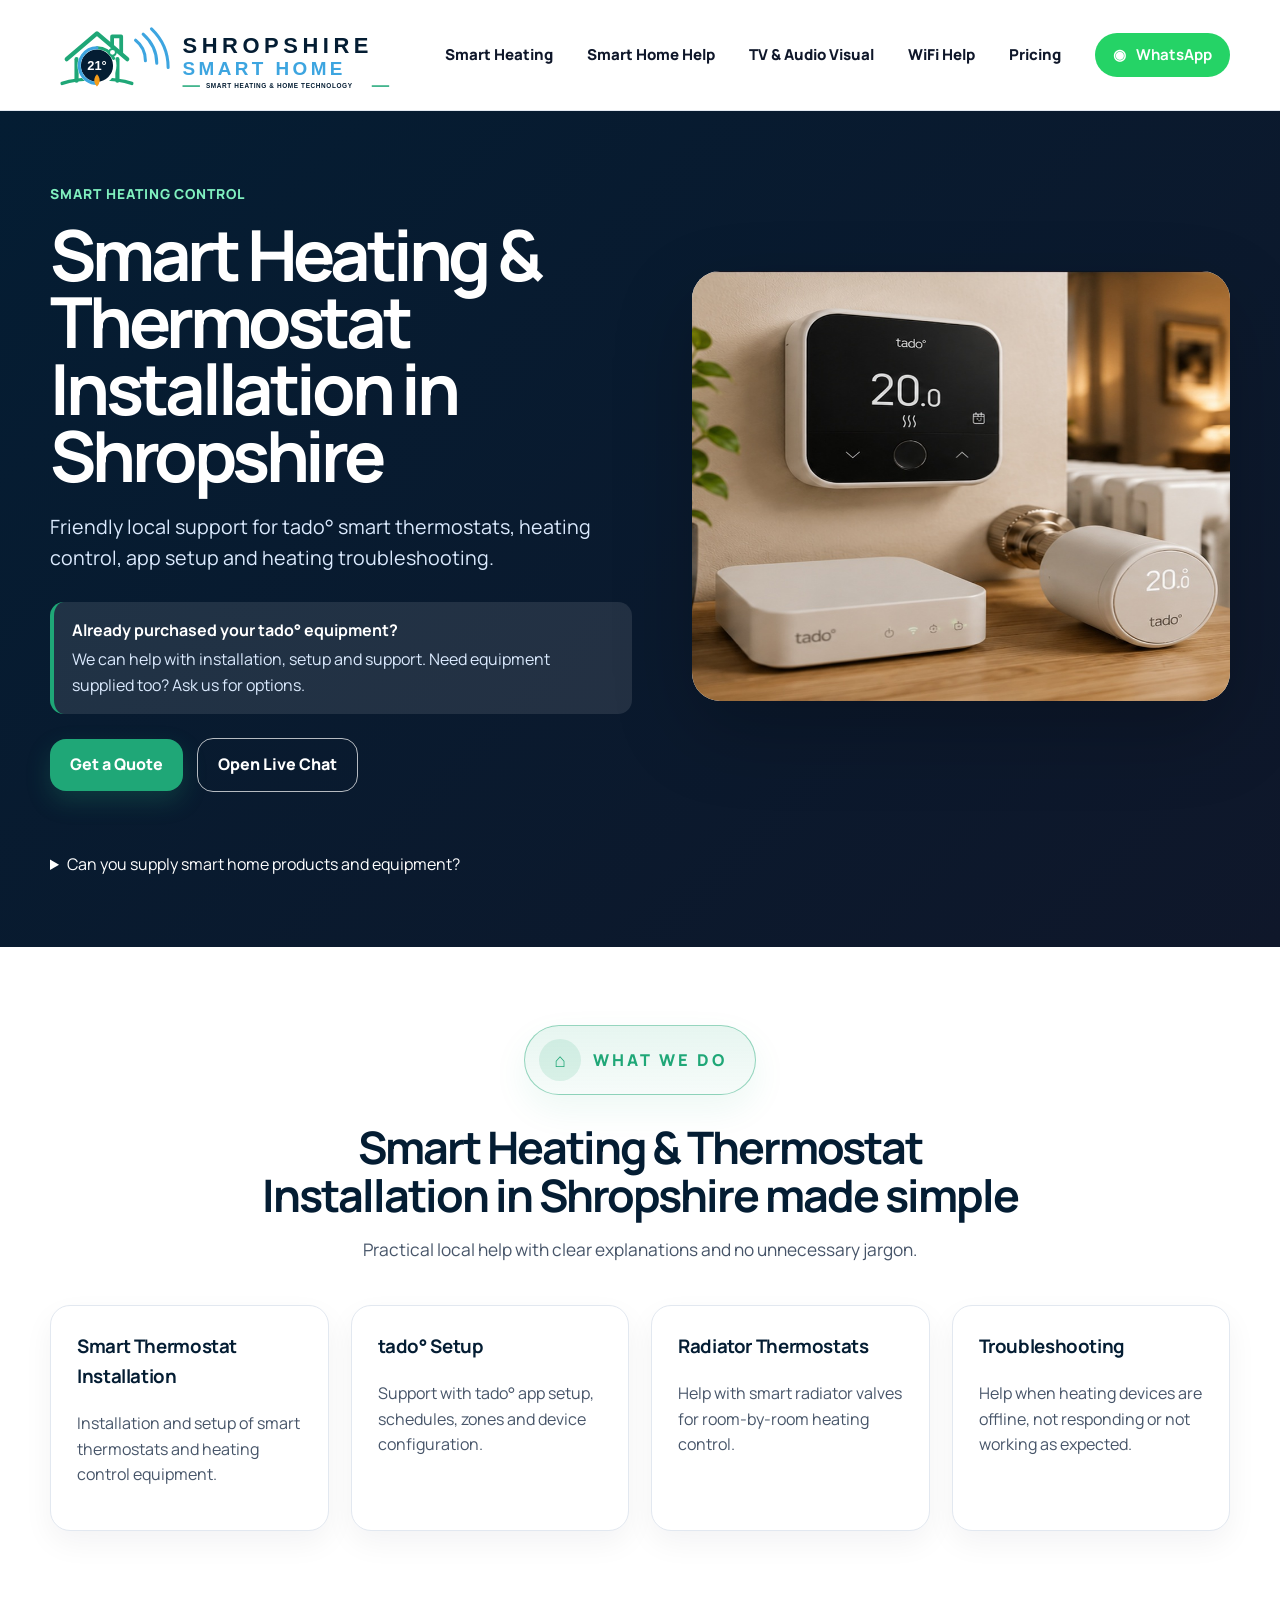
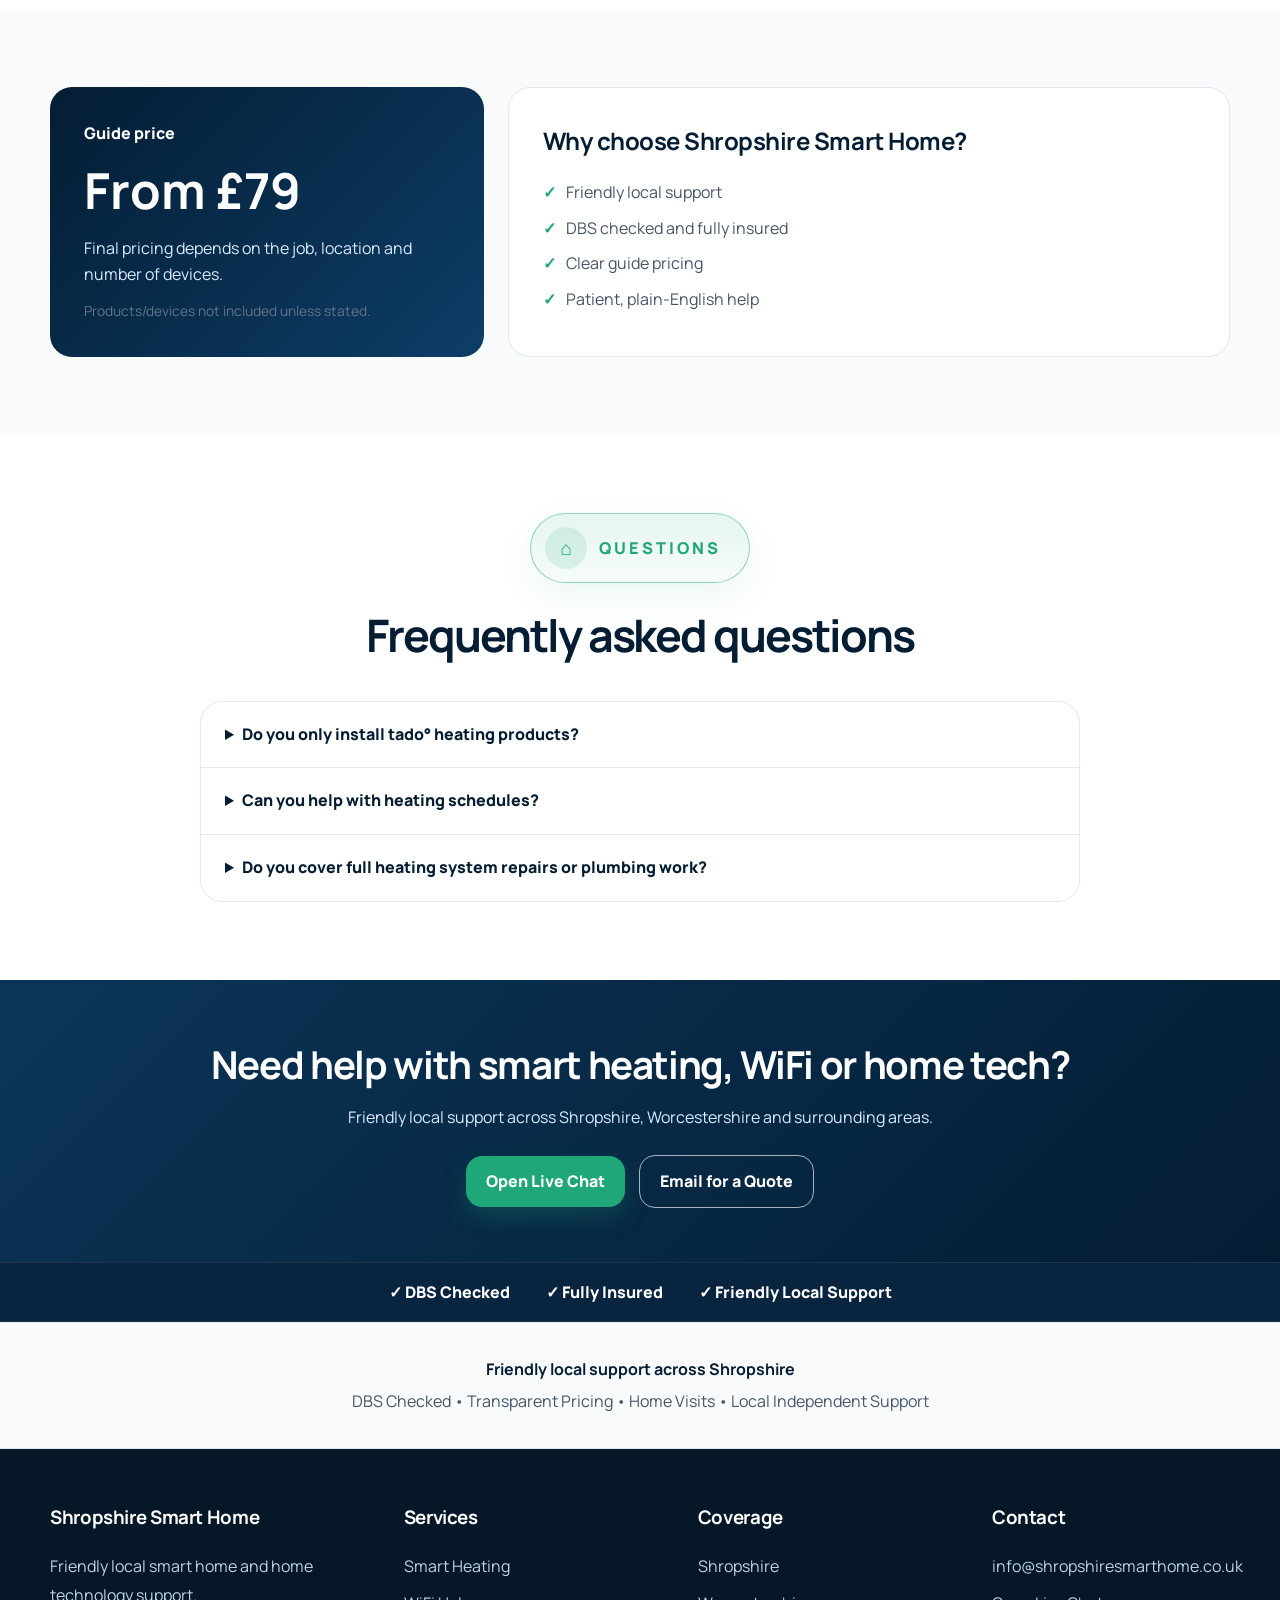
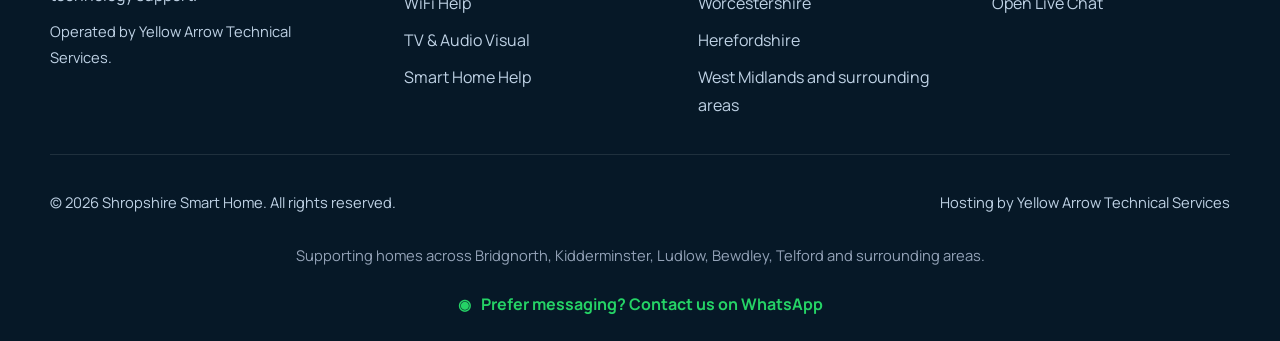
==== commit 4916e990: "WhatsApp added" ====
--- a/smart-heating/index.html
+++ b/smart-heating/index.html
@@ -3,25 +3,45 @@
 <head>
   <meta charset="utf-8">
   <meta name="viewport" content="width=device-width, initial-scale=1.0">
-  
-  <meta name="description" content="Smart heating and tado° thermostat installation across Shropshire and surrounding areas.">
-  <meta property="og:title" content="Smart Heating &amp; Thermostat Installation in Shropshire | Shropshire Smart Home">
-  <meta property="og:description" content="Smart heating and tado° thermostat installation across Shropshire and surrounding areas.">
   <link rel="icon" href="/favicon.ico">
   <link rel="stylesheet" href="/styles.css">
 
-<title>tado° Smart Heating Installation & Support | Shropshire Smart Home</title>
-<meta name="description" content="Local tado° smart heating installation, setup and support across Shropshire.">
-<link rel="canonical" href="https://shropshiresmarthome.co.uk/smart-heating/">
-<meta property="og:title" content="tado° Smart Heating Installation & Support | Shropshire Smart Home">
-<meta property="og:description" content="Local tado° smart heating installation, setup and support across Shropshire.">
-<meta property="og:type" content="website">
-<meta property="og:url" content="https://shropshiresmarthome.co.uk/smart-heating/">
-<meta name="robots" content="index, follow">
-<script type="application/ld+json">
-{"@context": "https://schema.org", "@type": "LocalBusiness", "name": "Shropshire Smart Home", "url": "https://shropshiresmarthome.co.uk", "areaServed": ["Shropshire", "Bridgnorth", "Kidderminster", "Ludlow", "Bewdley", "Telford", "Shrewsbury"]}
-</script>
-
+
+  <title>tado° Smart Heating Installation & Support | Shropshire Smart Home</title>
+  <meta name="description" content="Local tado° and smart heating installation, setup and support across Shropshire. Help with thermostats, radiator valves and smart heating controls.">
+  <link rel="canonical" href="https://shropshiresmarthome.co.uk/smart-heating/">
+  <meta property="og:title" content="tado° Smart Heating Installation & Support | Shropshire Smart Home">
+  <meta property="og:description" content="Local tado° and smart heating installation, setup and support across Shropshire. Help with thermostats, radiator valves and smart heating controls.">
+  <meta property="og:type" content="website">
+  <meta property="og:url" content="https://shropshiresmarthome.co.uk/smart-heating/">
+  <meta name="robots" content="index, follow">
+  <script type="application/ld+json">
+{
+  "@context": "https://schema.org",
+  "@type": "LocalBusiness",
+  "name": "Shropshire Smart Home",
+  "url": "https://shropshiresmarthome.co.uk/smart-heating/",
+  "email": "info@shropshiresmarthome.co.uk",
+  "areaServed": [
+    "Shropshire",
+    "Worcestershire",
+    "Herefordshire",
+    "Bridgnorth",
+    "Kidderminster",
+    "Ludlow",
+    "Bewdley",
+    "Telford",
+    "Shrewsbury"
+  ],
+  "description": "Friendly local smart home and home technology support across Shropshire.",
+  "serviceType": [
+    "Smart Heating Installation",
+    "WiFi Help",
+    "TV and Audio Visual Setup",
+    "Smart Home Device Setup"
+  ]
+}
+  </script>
 </head>
 <body>
 <header class="site-header">
@@ -36,7 +56,11 @@
       <a href="/tv-audio-visual/">TV &amp; Audio Visual</a>
       <a href="/wifi-help/">WiFi Help</a>
       <a href="/#pricing">Pricing</a>
-    </nav>
+    
+<a class="whatsapp-nav" href="https://wa.me/447903335070?text=Hi%20I%20found%20you%20via%20Shropshire%20Smart%20Home" target="_blank" rel="noopener">
+  <span class="wa-icon">◉</span> WhatsApp
+</a>
+</nav>
   </div>
 </header>
 <main>
@@ -174,20 +198,15 @@
     <p>Hosting by <a href="https://yellowarrow.co.uk">Yellow Arrow Technical Services</a></p>
   </div>
 <p class="service-areas">Supporting homes across Bridgnorth, Kidderminster, Ludlow, Bewdley, Telford and surrounding areas.</p>
+
+<div class="whatsapp-footer-cta">
+  <a href="https://wa.me/447903335070?text=Hi%20I%20found%20you%20via%20Shropshire%20Smart%20Home" target="_blank" rel="noopener">
+    <span class="wa-icon">◉</span>
+    Prefer messaging? Contact us on WhatsApp
+  </a>
+</div>
 </footer>
-<!--Start of Tawk.to Script-->
-<script type="text/javascript">
-var Tawk_API=Tawk_API||{}, Tawk_LoadStart=new Date();
-(function(){
-var s1=document.createElement("script"),s0=document.getElementsByTagName("script")[0];
-s1.async=true;
-s1.src='https://embed.tawk.to/69ff1a2b364aeb1c298f36e7/1jo67sf1c';
-s1.charset='UTF-8';
-s1.setAttribute('crossorigin','*');
-s0.parentNode.insertBefore(s1,s0);
-})();
-</script>
-<!--End of Tawk.to Script-->
+
 <script src="/script.js"></script>
 </body>
 </html>
--- a/styles.css
+++ b/styles.css
@@ -1,3 +1,5 @@
+@import url("https://fonts.googleapis.com/css2?family=Manrope:wght@400;500;600;700;800&display=swap");
+
 
 :root {
   --navy: #041d33;
@@ -15,7 +17,7 @@
 html { scroll-behavior: smooth; }
 body {
   margin: 0;
-  font-family: Arial, Helvetica, sans-serif;
+  font-family: "Manrope", sans-serif;
   color: var(--slate);
   background: #fff;
   line-height: 1.6;
@@ -896,3 +898,70 @@
     text-align: center;
   }
 }
+
+
+/* Typography refinement */
+body {
+  -webkit-font-smoothing: antialiased;
+  -moz-osx-font-smoothing: grayscale;
+  text-rendering: optimizeLegibility;
+  font-family: "Manrope", sans-serif;
+}
+
+h1, h2, h3, h4, h5, h6,
+.navbar a,
+.hero h1 {
+  font-family: "Manrope", sans-serif;
+  letter-spacing: -0.02em;
+}
+
+.hero h1 {
+  font-weight: 800;
+}
+
+.navbar a {
+  font-weight: 700;
+}
+
+
+/* WhatsApp integration */
+.whatsapp-nav {
+  display: inline-flex;
+  align-items: center;
+  gap: 10px;
+  padding: 10px 18px;
+  border-radius: 999px;
+  background: #25D366;
+  color: #ffffff !important;
+  text-decoration: none;
+  font-weight: 700;
+  transition: transform 0.2s ease, opacity 0.2s ease;
+}
+
+.whatsapp-nav:hover {
+  opacity: 0.92;
+  transform: translateY(-1px);
+}
+
+.wa-icon {
+  font-size: 0.95rem;
+  line-height: 1;
+}
+
+.whatsapp-footer-cta {
+  margin-top: 22px;
+  text-align: center;
+}
+
+.whatsapp-footer-cta a {
+  display: inline-flex;
+  align-items: center;
+  gap: 10px;
+  color: #25D366;
+  text-decoration: none;
+  font-weight: 700;
+}
+
+.whatsapp-footer-cta a:hover {
+  opacity: 0.9;
+}
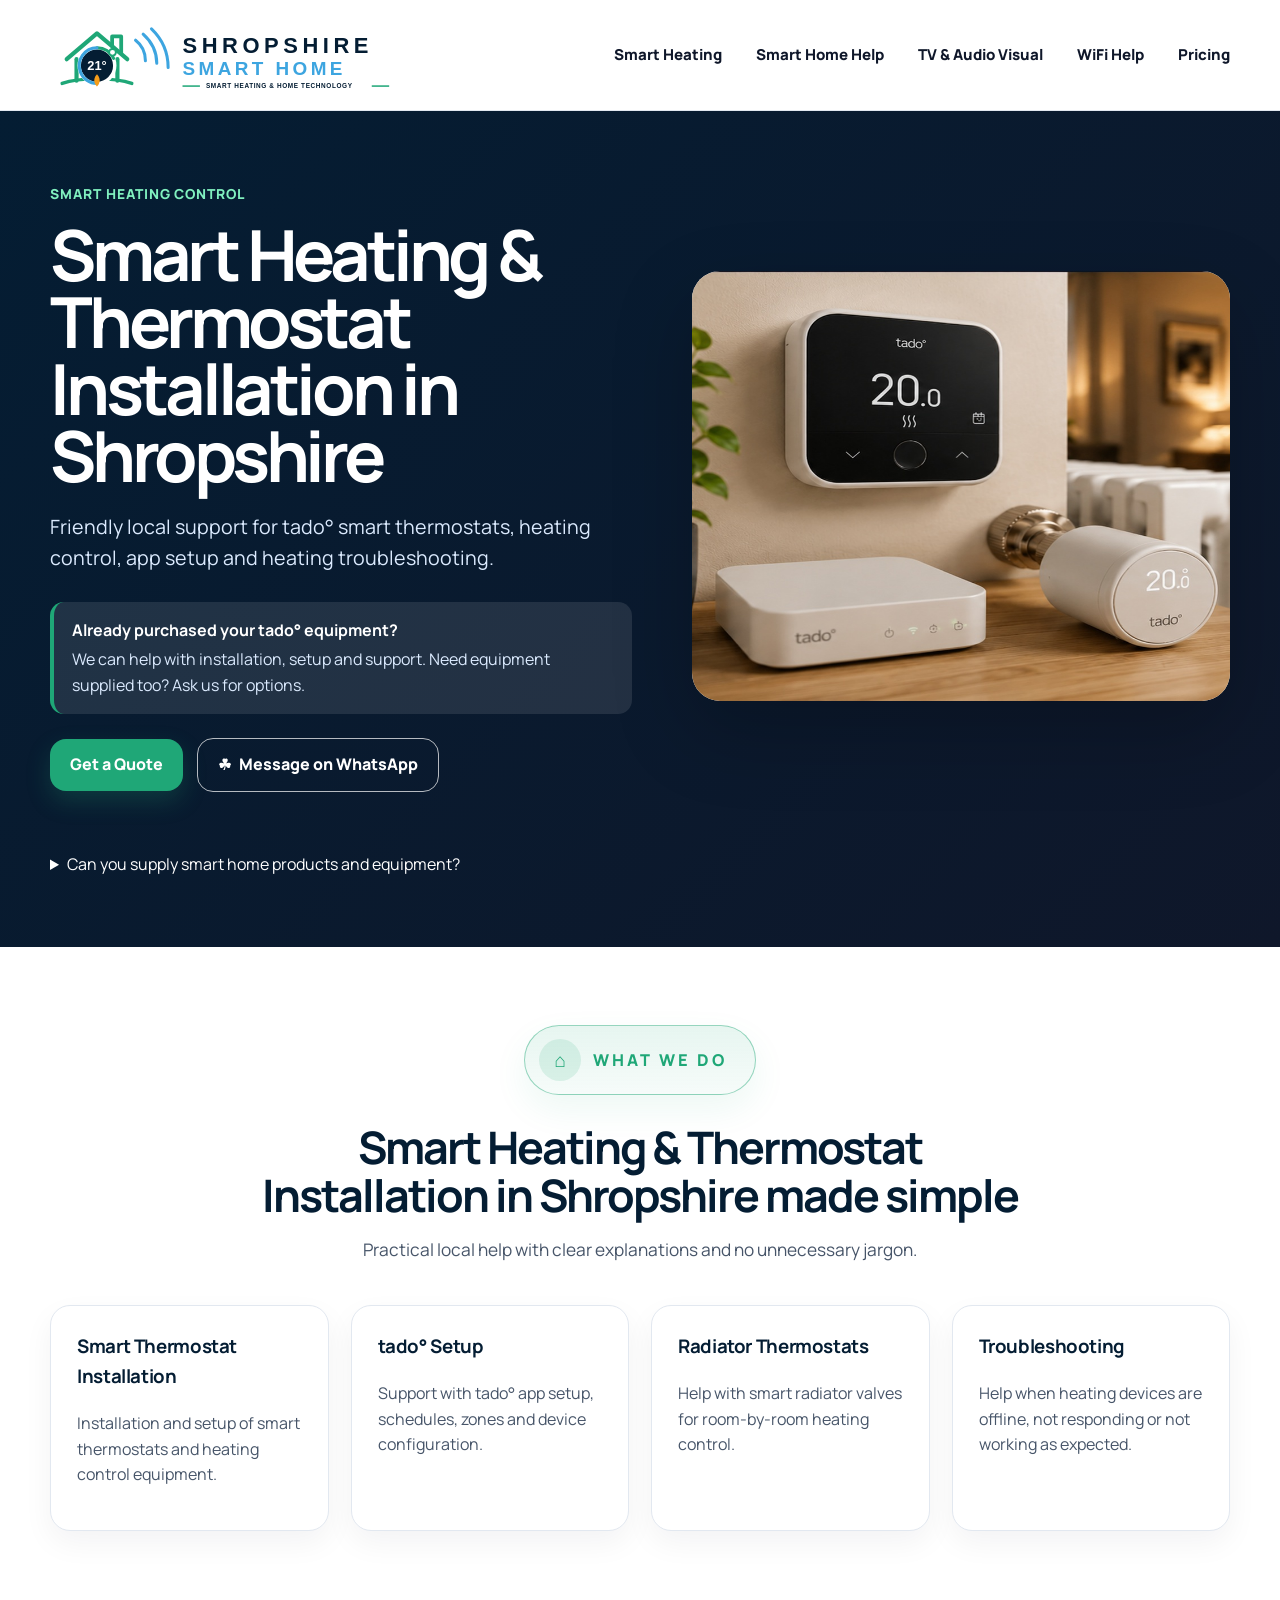
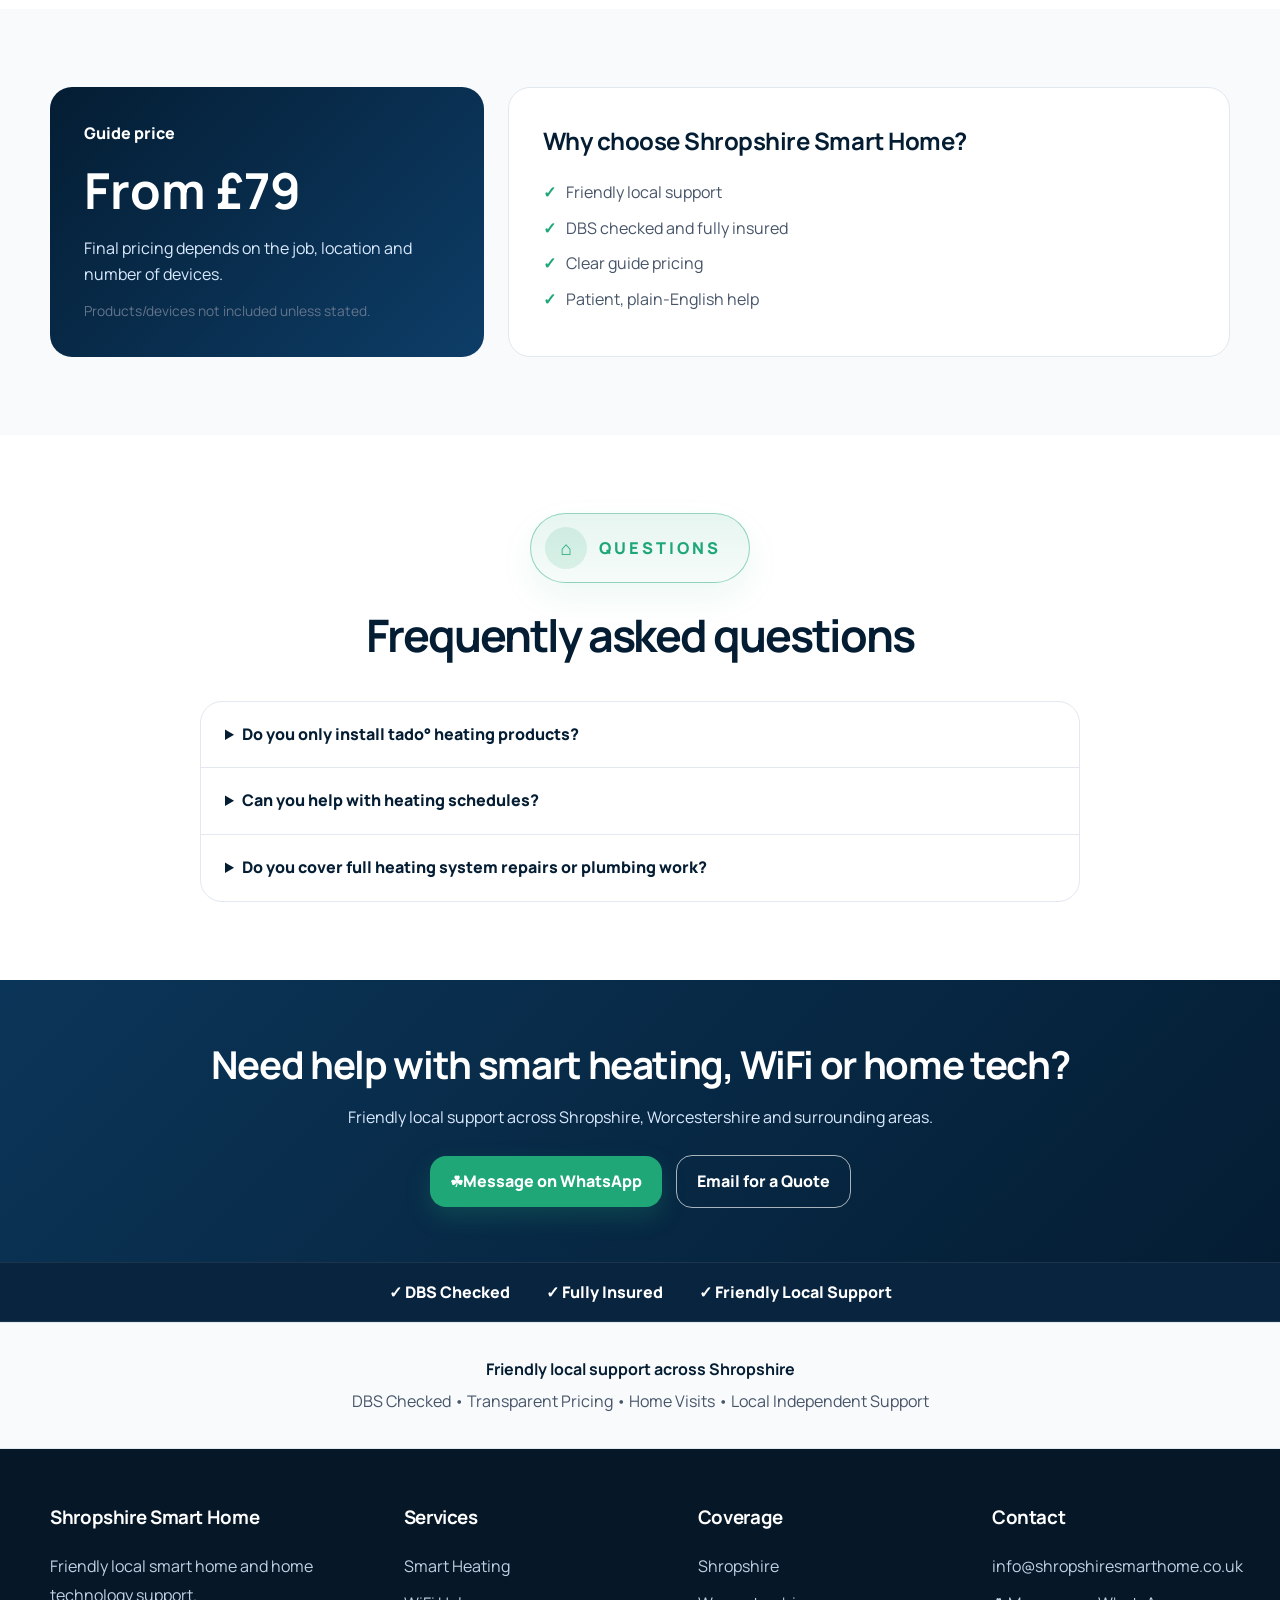
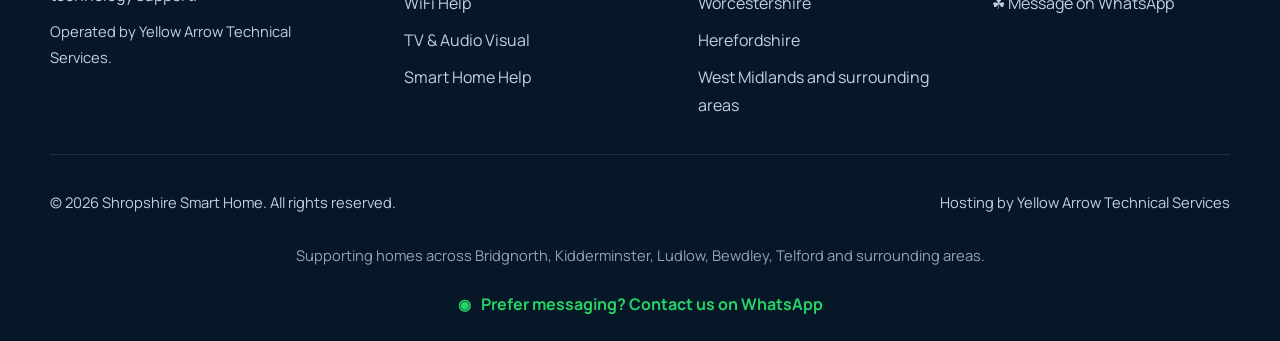
==== commit cfa2fe36: "WhatsApp mods" ====
--- a/smart-heating/index.html
+++ b/smart-heating/index.html
@@ -56,10 +56,6 @@
       <a href="/tv-audio-visual/">TV &amp; Audio Visual</a>
       <a href="/wifi-help/">WiFi Help</a>
       <a href="/#pricing">Pricing</a>
-    
-<a class="whatsapp-nav" href="https://wa.me/447903335070?text=Hi%20I%20found%20you%20via%20Shropshire%20Smart%20Home" target="_blank" rel="noopener">
-  <span class="wa-icon">◉</span> WhatsApp
-</a>
 </nav>
   </div>
 </header>
@@ -79,7 +75,7 @@
 
       <div class="hero-actions">
         <a class="button button-primary" href="mailto:info@shropshiresmarthome.co.uk?subject=Smart Heating &amp; Thermostat Installation in Shropshire%20Enquiry">Get a Quote</a>
-        <a class="button button-secondary dark" href="javascript:void(0)" onclick="if(window.Tawk_API){Tawk_API.maximize();}">Open Live Chat</a>
+        <a class="button button-secondary dark" href="https://wa.me/447903335070?text=Hi%20I%20found%20you%20via%20Shropshire%20Smart%20Home" target="_blank" rel="noopener" onclick="if(window.Tawk_API){Tawk_API.maximize();}"><span class="wa-icon">☘</span> Message on WhatsApp</a>
       </div>
     </div>
     <div class="service-photo">
@@ -144,7 +140,7 @@
     <h2>Need help with smart heating, WiFi or home tech?</h2>
     <p>Friendly local support across Shropshire, Worcestershire and surrounding areas.</p>
     <div class="cta-actions">
-      <a class="button button-primary" href="javascript:void(0)" onclick="if(window.Tawk_API){Tawk_API.maximize();}">Open Live Chat</a>
+      <a class="button button-primary" href="https://wa.me/447903335070?text=Hi%20I%20found%20you%20via%20Shropshire%20Smart%20Home" target="_blank" rel="noopener" onclick="if(window.Tawk_API){Tawk_API.maximize();}"><span class="wa-icon">☘</span> Message on WhatsApp</a>
       <a class="button button-secondary light" href="mailto:info@shropshiresmarthome.co.uk?subject=Website%20Enquiry">Email for a Quote</a>
     </div>
   </div>
@@ -190,7 +186,7 @@
     <div>
       <h3>Contact</h3>
       <p><a href="mailto:info@shropshiresmarthome.co.uk">info@shropshiresmarthome.co.uk</a></p>
-      <p><a href="javascript:void(0)" onclick="if(window.Tawk_API){Tawk_API.maximize();}">Open Live Chat</a></p>
+      <p><a href="javascript:void(0)" onclick="if(window.Tawk_API){Tawk_API.maximize();}" href="https://wa.me/447903335070?text=Hi%20I%20found%20you%20via%20Shropshire%20Smart%20Home" target="_blank" rel="noopener"><span class="wa-icon">☘</span> Message on WhatsApp</a></p>
     </div>
   </div>
   <div class="container footer-bottom">
--- a/styles.css
+++ b/styles.css
@@ -965,3 +965,15 @@
 .whatsapp-footer-cta a:hover {
   opacity: 0.9;
 }
+
+
+/* WhatsApp CTA adjustment: no navbar WhatsApp button */
+.whatsapp-nav {
+  display: none !important;
+}
+
+.hero-actions .wa-icon,
+.cta-row .wa-icon,
+.btn .wa-icon {
+  margin-right: 8px;
+}
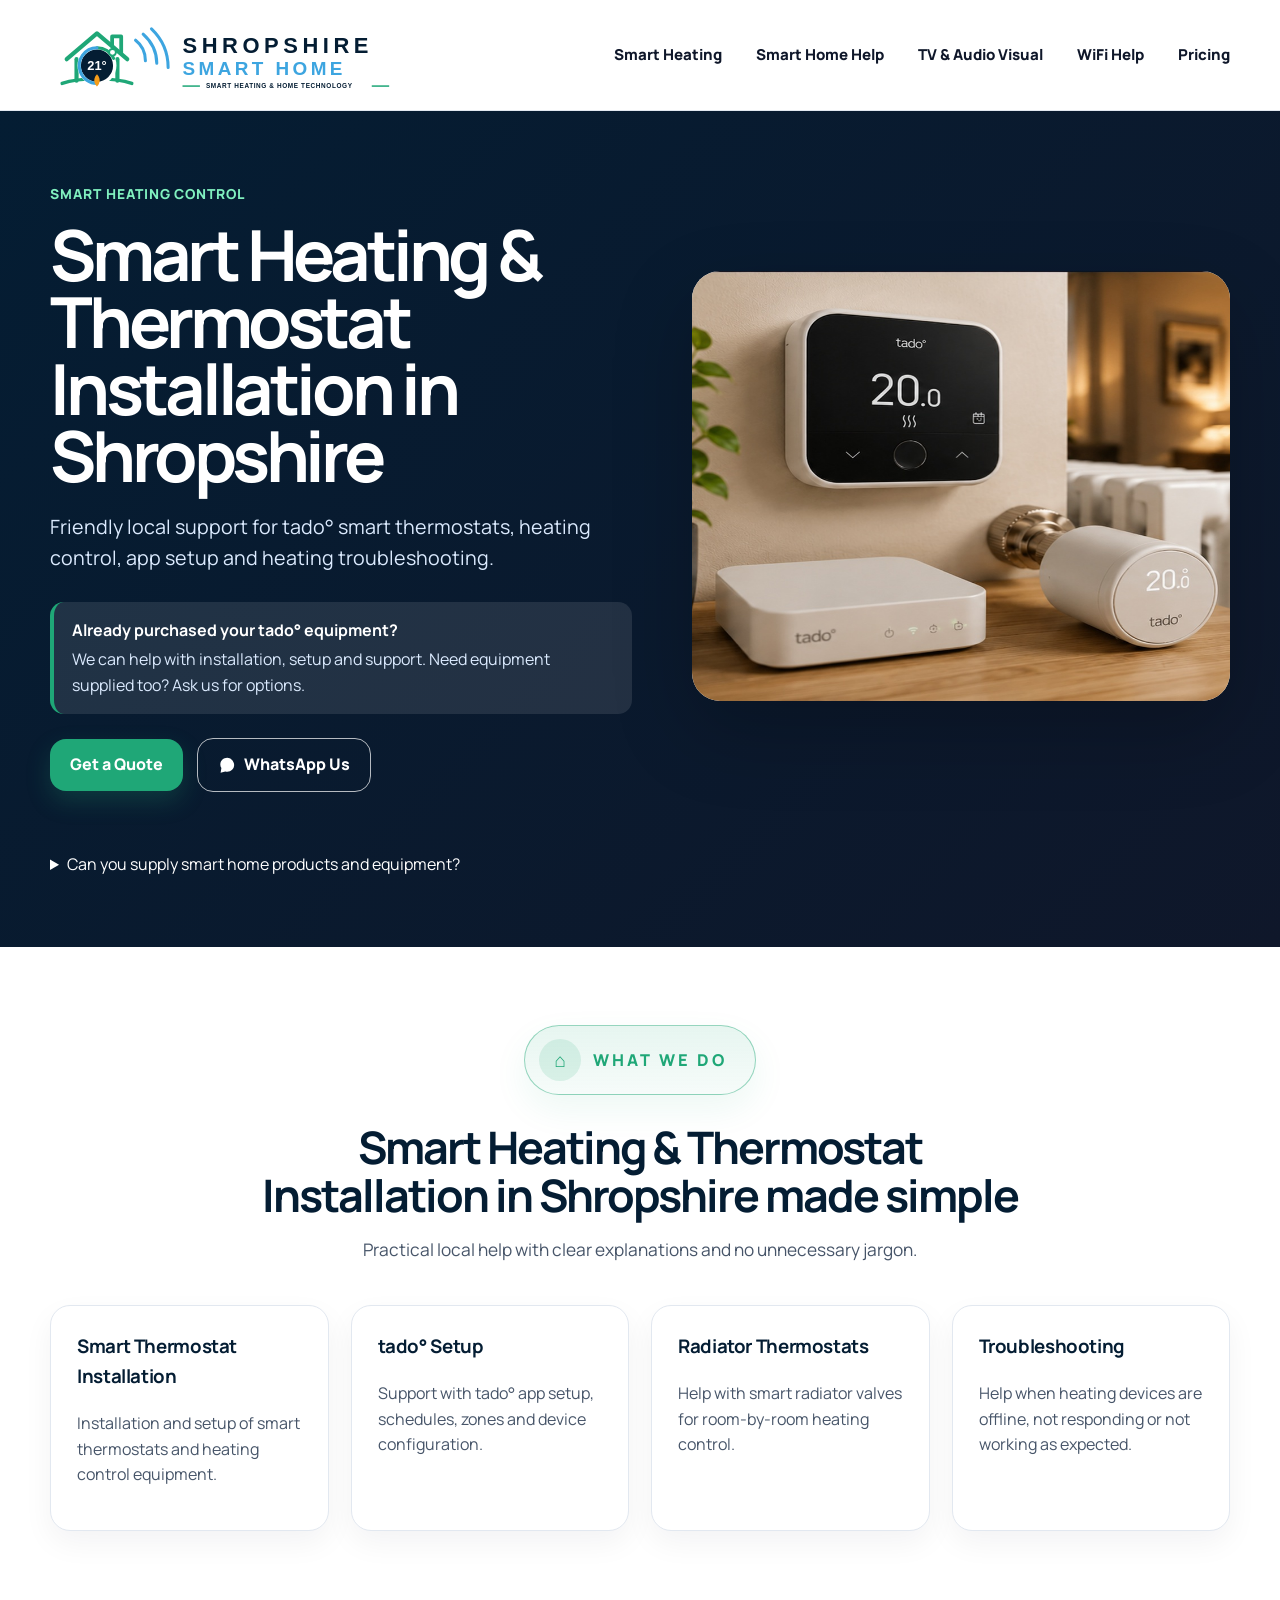
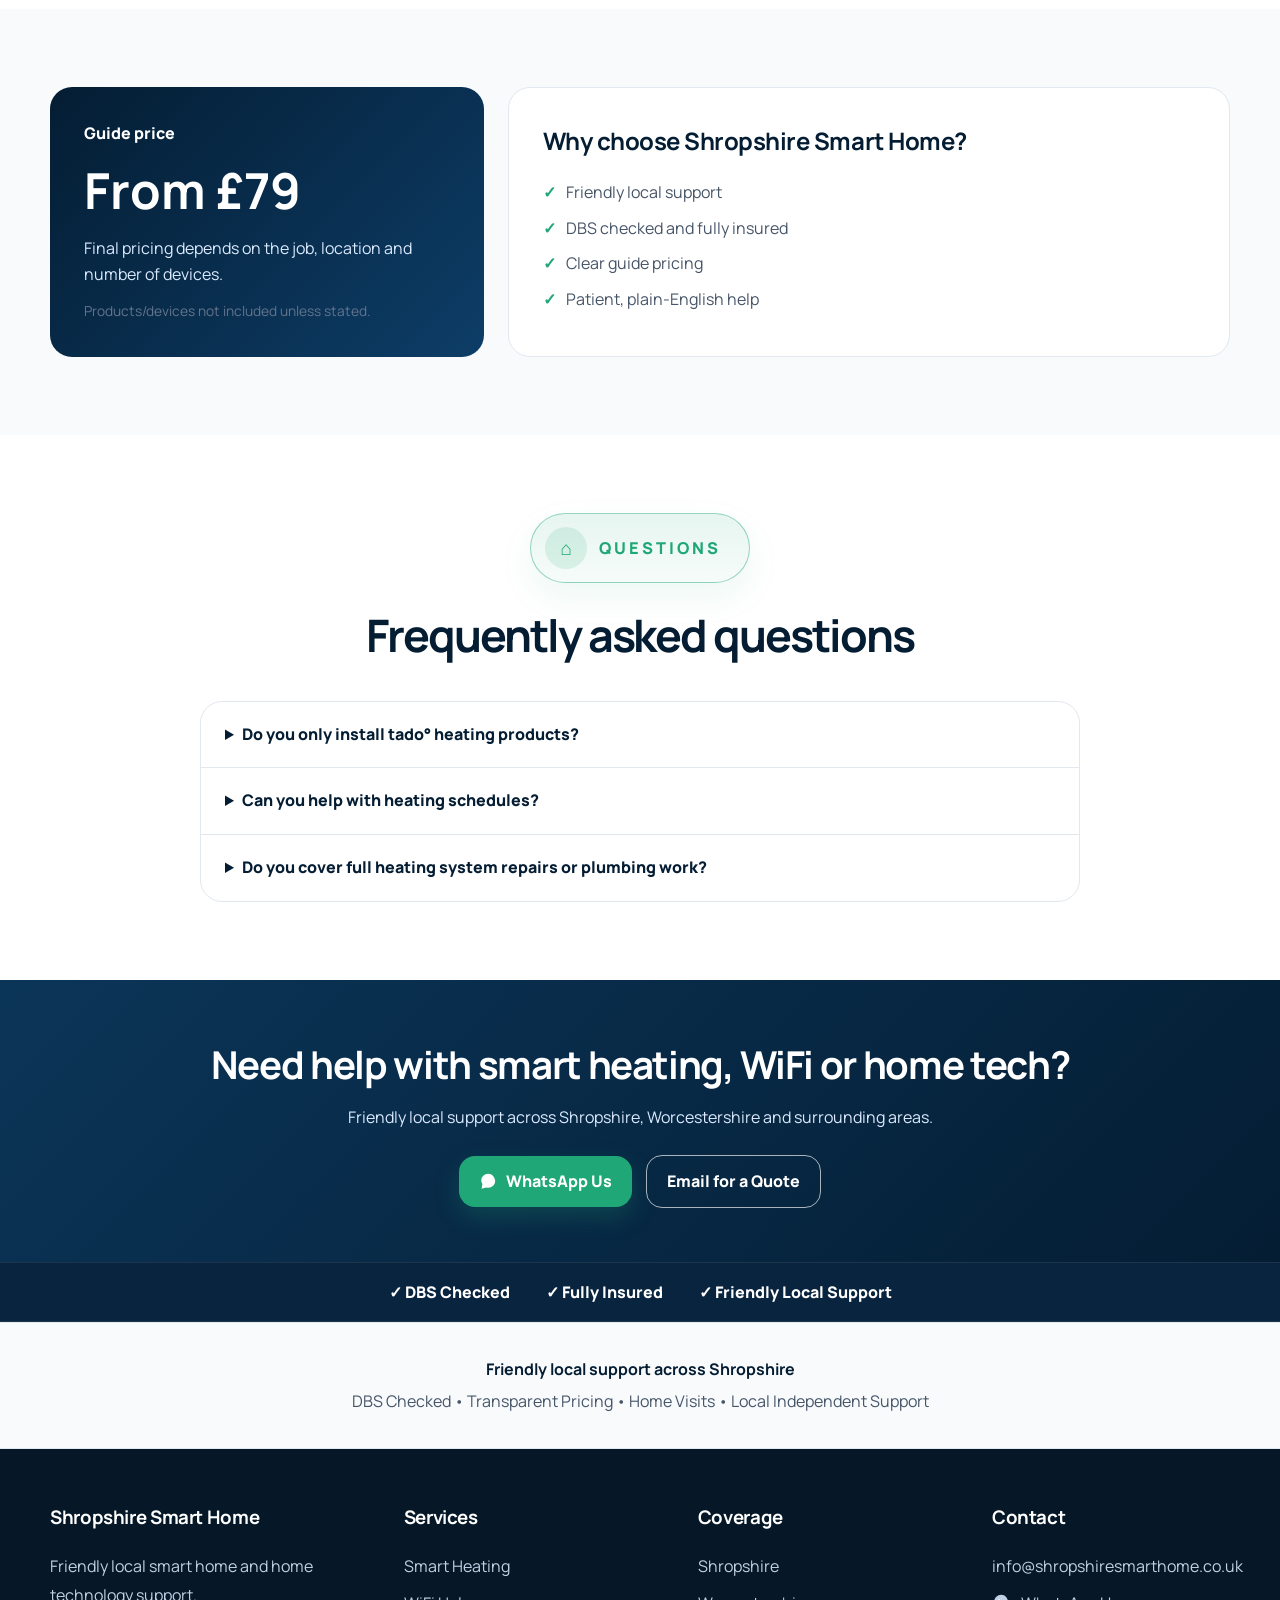
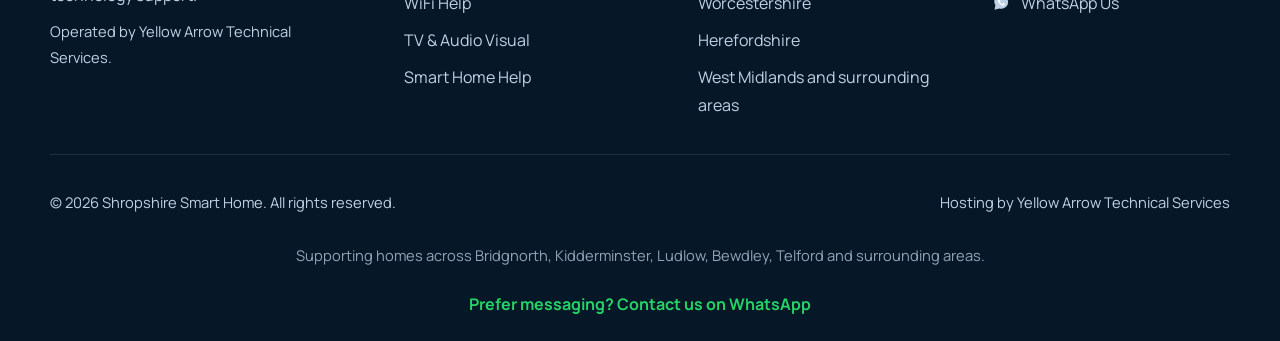
==== commit 45f5d1d2: "WhatsApp" ====
--- a/smart-heating/index.html
+++ b/smart-heating/index.html
@@ -75,7 +75,10 @@
 
       <div class="hero-actions">
         <a class="button button-primary" href="mailto:info@shropshiresmarthome.co.uk?subject=Smart Heating &amp; Thermostat Installation in Shropshire%20Enquiry">Get a Quote</a>
-        <a class="button button-secondary dark" href="https://wa.me/447903335070?text=Hi%20I%20found%20you%20via%20Shropshire%20Smart%20Home" target="_blank" rel="noopener" onclick="if(window.Tawk_API){Tawk_API.maximize();}"><span class="wa-icon">☘</span> Message on WhatsApp</a>
+        <a class="button button-secondary dark" href="https://wa.me/447903335070?text=Hi%20I%20found%20you%20via%20Shropshire%20Smart%20Home" target="_blank" rel="noopener" onclick="if(window.Tawk_API){Tawk_API.maximize();}"><svg class="whatsapp-icon" viewBox="0 0 32 32" aria-hidden="true" focusable="false">
+  <path d="M16 3C9.4 3 4 8.2 4 14.7c0 2.3.7 4.5 1.9 6.3L4.5 29l8.2-2.1c1.1.4 2.2.6 3.4.6 6.6 0 12-5.2 12-11.7S22.6 3 16 3z" fill="currentColor"/>
+  <path d="M21.9 18.6c-.3-.2-1.8-.9-2.1-1s-.5-.2-.7.2-.8 1-.9 1.2-.3.3-.6.1c-.3-.2-1.2-.4-2.3-1.4-.8-.7-1.4-1.6-1.6-1.9s0-.4.1-.6c.1-.1.3-.3.4-.5.1-.2.2-.3.3-.5.1-.2.1-.4 0-.5s-.7-1.7-1-2.3c-.3-.6-.5-.5-.7-.5h-.6c-.2 0-.5.1-.8.4s-1 1-1 2.4 1.1 2.8 1.2 3c.2.2 2.1 3.2 5.1 4.5.7.3 1.3.5 1.7.6.7.2 1.4.2 1.9.1.6-.1 1.8-.7 2-1.4.2-.7.2-1.3.2-1.4-.1-.2-.3-.3-.6-.5z" fill="#fff"/>
+</svg> WhatsApp Us</a>
       </div>
     </div>
     <div class="service-photo">
@@ -140,7 +143,10 @@
     <h2>Need help with smart heating, WiFi or home tech?</h2>
     <p>Friendly local support across Shropshire, Worcestershire and surrounding areas.</p>
     <div class="cta-actions">
-      <a class="button button-primary" href="https://wa.me/447903335070?text=Hi%20I%20found%20you%20via%20Shropshire%20Smart%20Home" target="_blank" rel="noopener" onclick="if(window.Tawk_API){Tawk_API.maximize();}"><span class="wa-icon">☘</span> Message on WhatsApp</a>
+      <a class="button button-primary" href="https://wa.me/447903335070?text=Hi%20I%20found%20you%20via%20Shropshire%20Smart%20Home" target="_blank" rel="noopener" onclick="if(window.Tawk_API){Tawk_API.maximize();}"><svg class="whatsapp-icon" viewBox="0 0 32 32" aria-hidden="true" focusable="false">
+  <path d="M16 3C9.4 3 4 8.2 4 14.7c0 2.3.7 4.5 1.9 6.3L4.5 29l8.2-2.1c1.1.4 2.2.6 3.4.6 6.6 0 12-5.2 12-11.7S22.6 3 16 3z" fill="currentColor"/>
+  <path d="M21.9 18.6c-.3-.2-1.8-.9-2.1-1s-.5-.2-.7.2-.8 1-.9 1.2-.3.3-.6.1c-.3-.2-1.2-.4-2.3-1.4-.8-.7-1.4-1.6-1.6-1.9s0-.4.1-.6c.1-.1.3-.3.4-.5.1-.2.2-.3.3-.5.1-.2.1-.4 0-.5s-.7-1.7-1-2.3c-.3-.6-.5-.5-.7-.5h-.6c-.2 0-.5.1-.8.4s-1 1-1 2.4 1.1 2.8 1.2 3c.2.2 2.1 3.2 5.1 4.5.7.3 1.3.5 1.7.6.7.2 1.4.2 1.9.1.6-.1 1.8-.7 2-1.4.2-.7.2-1.3.2-1.4-.1-.2-.3-.3-.6-.5z" fill="#fff"/>
+</svg> WhatsApp Us</a>
       <a class="button button-secondary light" href="mailto:info@shropshiresmarthome.co.uk?subject=Website%20Enquiry">Email for a Quote</a>
     </div>
   </div>
@@ -186,7 +192,10 @@
     <div>
       <h3>Contact</h3>
       <p><a href="mailto:info@shropshiresmarthome.co.uk">info@shropshiresmarthome.co.uk</a></p>
-      <p><a href="javascript:void(0)" onclick="if(window.Tawk_API){Tawk_API.maximize();}" href="https://wa.me/447903335070?text=Hi%20I%20found%20you%20via%20Shropshire%20Smart%20Home" target="_blank" rel="noopener"><span class="wa-icon">☘</span> Message on WhatsApp</a></p>
+      <p><a href="javascript:void(0)" onclick="if(window.Tawk_API){Tawk_API.maximize();}" href="https://wa.me/447903335070?text=Hi%20I%20found%20you%20via%20Shropshire%20Smart%20Home" target="_blank" rel="noopener"><svg class="whatsapp-icon" viewBox="0 0 32 32" aria-hidden="true" focusable="false">
+  <path d="M16 3C9.4 3 4 8.2 4 14.7c0 2.3.7 4.5 1.9 6.3L4.5 29l8.2-2.1c1.1.4 2.2.6 3.4.6 6.6 0 12-5.2 12-11.7S22.6 3 16 3z" fill="currentColor"/>
+  <path d="M21.9 18.6c-.3-.2-1.8-.9-2.1-1s-.5-.2-.7.2-.8 1-.9 1.2-.3.3-.6.1c-.3-.2-1.2-.4-2.3-1.4-.8-.7-1.4-1.6-1.6-1.9s0-.4.1-.6c.1-.1.3-.3.4-.5.1-.2.2-.3.3-.5.1-.2.1-.4 0-.5s-.7-1.7-1-2.3c-.3-.6-.5-.5-.7-.5h-.6c-.2 0-.5.1-.8.4s-1 1-1 2.4 1.1 2.8 1.2 3c.2.2 2.1 3.2 5.1 4.5.7.3 1.3.5 1.7.6.7.2 1.4.2 1.9.1.6-.1 1.8-.7 2-1.4.2-.7.2-1.3.2-1.4-.1-.2-.3-.3-.6-.5z" fill="#fff"/>
+</svg> WhatsApp Us</a></p>
     </div>
   </div>
   <div class="container footer-bottom">
--- a/styles.css
+++ b/styles.css
@@ -977,3 +977,18 @@
 .btn .wa-icon {
   margin-right: 8px;
 }
+
+
+/* WhatsApp button icon refinement */
+.whatsapp-icon {
+  width: 1.15em;
+  height: 1.15em;
+  display: inline-block;
+  vertical-align: -0.18em;
+  margin-right: 8px;
+  color: currentColor;
+}
+
+.wa-icon {
+  display: none !important;
+}
